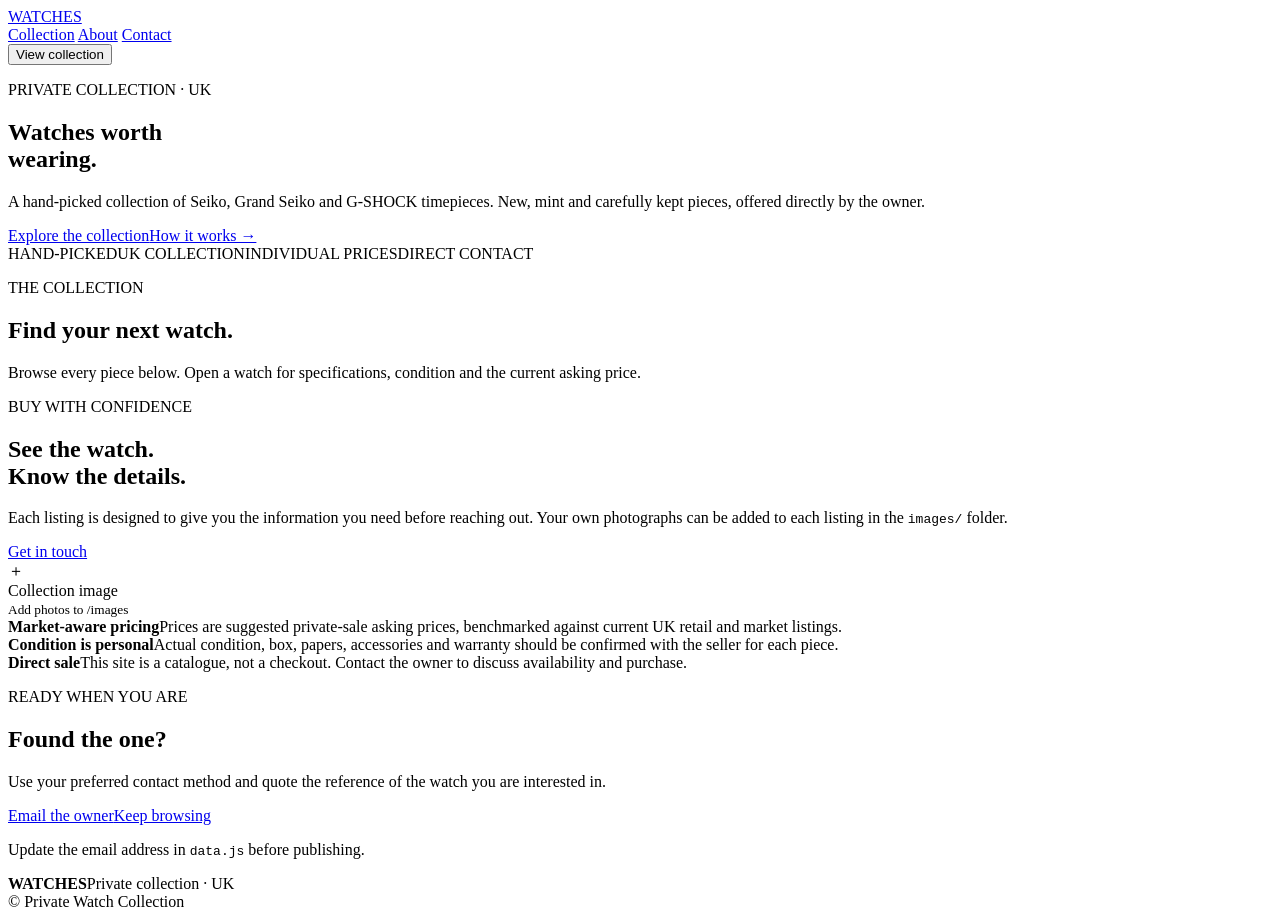
==== index.html @ 5f8821fa "Create Apple-inspired watch catalogue homepage" ====
<!doctype html>
<html lang="en-GB">
<head>
  <meta charset="utf-8" />
  <meta name="viewport" content="width=device-width, initial-scale=1" />
  <meta name="theme-color" content="#000" />
  <meta name="description" content="A private collection of Seiko and G-SHOCK watches available for sale in the UK." />
  <title>Private Watch Collection</title>
  <link rel="preconnect" href="https://fonts.googleapis.com">
  <link rel="preconnect" href="https://fonts.gstatic.com" crossorigin>
  <link href="https://fonts.googleapis.com/css2?family=Inter:wght@400;500;600;700&display=swap" rel="stylesheet">
  <link rel="stylesheet" href="styles.css" />
</head>
<body>
  <header class="nav">
    <a class="brand" href="#top">WATCHES</a>
    <nav>
      <a href="#collection">Collection</a>
      <a href="#about">About</a>
      <a href="#contact">Contact</a>
    </nav>
    <button class="nav-cta" onclick="document.querySelector('#collection').scrollIntoView({behavior:'smooth'})">View collection</button>
  </header>

  <main id="top">
    <section class="hero">
      <div class="hero-inner">
        <p class="eyebrow">PRIVATE COLLECTION · UK</p>
        <h1>Watches worth<br><span>wearing.</span></h1>
        <p class="hero-copy">A hand-picked collection of Seiko, Grand Seiko and G-SHOCK timepieces. New, mint and carefully kept pieces, offered directly by the owner.</p>
        <div class="hero-actions"><a class="button dark" href="#collection">Explore the collection</a><a class="text-link" href="#about">How it works →</a></div>
      </div>
      <div class="hero-orbit"></div>
    </section>

    <section class="ticker"><span>HAND-PICKED</span><i></i><span>UK COLLECTION</span><i></i><span>INDIVIDUAL PRICES</span><i></i><span>DIRECT CONTACT</span></section>

    <section id="collection" class="collection section">
      <div class="section-head"><div><p class="eyebrow">THE COLLECTION</p><h2>Find your next watch.</h2></div><p class="section-note">Browse every piece below. Open a watch for specifications, condition and the current asking price.</p></div>
      <div id="watchGrid" class="watch-grid"></div>
    </section>

    <section id="about" class="feature-dark">
      <div class="feature-copy"><p class="eyebrow">BUY WITH CONFIDENCE</p><h2>See the watch.<br>Know the details.</h2><p>Each listing is designed to give you the information you need before reaching out. Your own photographs can be added to each listing in the <code>images/</code> folder.</p><a class="button light" href="#contact">Get in touch</a></div>
      <div class="feature-card"><div class="placeholder large"><div class="camera">＋</div><span>Collection image<br><small>Add photos to /images</small></span></div></div>
    </section>

    <section class="notes section"><div class="note"><strong>Market-aware pricing</strong><span>Prices are suggested private-sale asking prices, benchmarked against current UK retail and market listings.</span></div><div class="note"><strong>Condition is personal</strong><span>Actual condition, box, papers, accessories and warranty should be confirmed with the seller for each piece.</span></div><div class="note"><strong>Direct sale</strong><span>This site is a catalogue, not a checkout. Contact the owner to discuss availability and purchase.</span></div></section>

    <section id="contact" class="contact section"><p class="eyebrow">READY WHEN YOU ARE</p><h2>Found the one?</h2><p>Use your preferred contact method and quote the reference of the watch you are interested in.</p><div class="contact-row"><a id="emailLink" class="button dark" href="mailto:?subject=Watch enquiry">Email the owner</a><a class="button outline" href="#collection">Keep browsing</a></div><p class="contact-hint">Update the email address in <code>data.js</code> before publishing.</p></section>
  </main>

  <footer><div><strong>WATCHES</strong><span>Private collection · UK</span></div><span>© <span id="year"></span> Private Watch Collection</span></footer>
  <script src="data.js"></script><script src="app.js"></script>
</body>
</html>
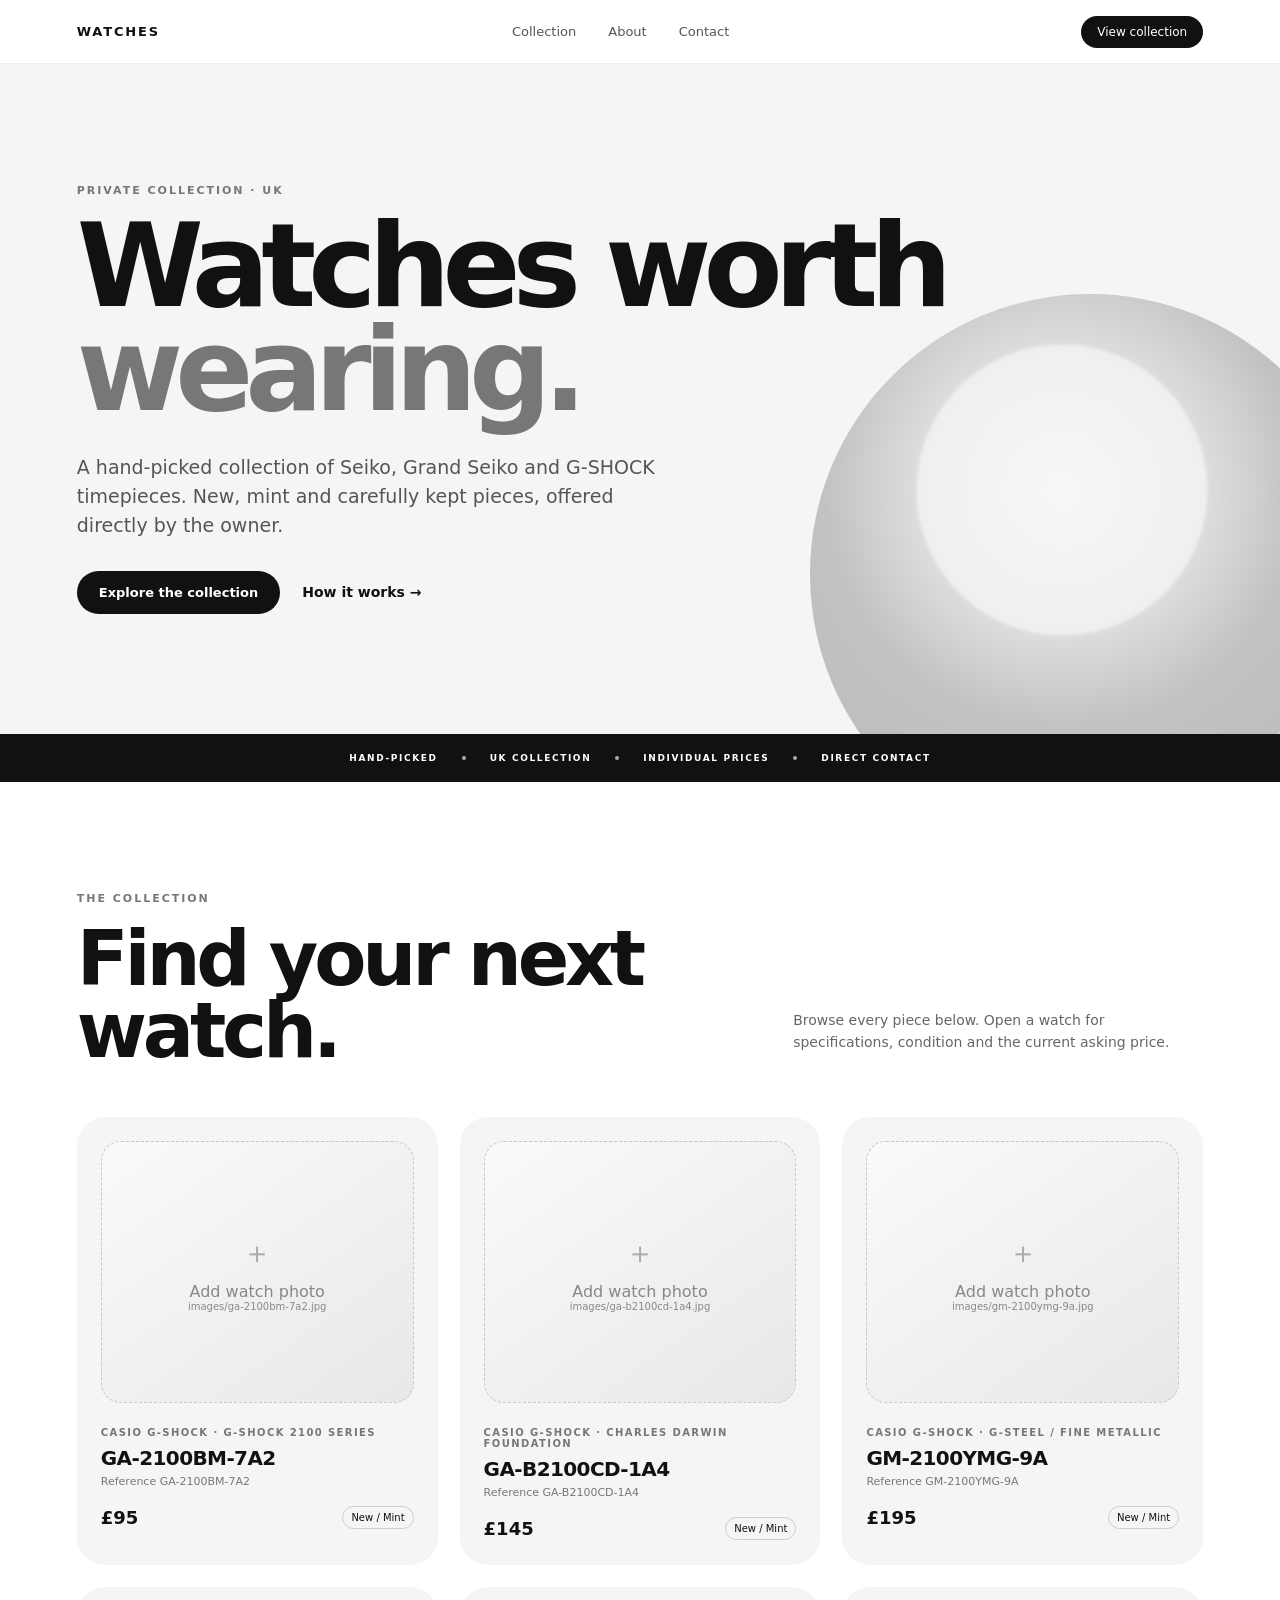
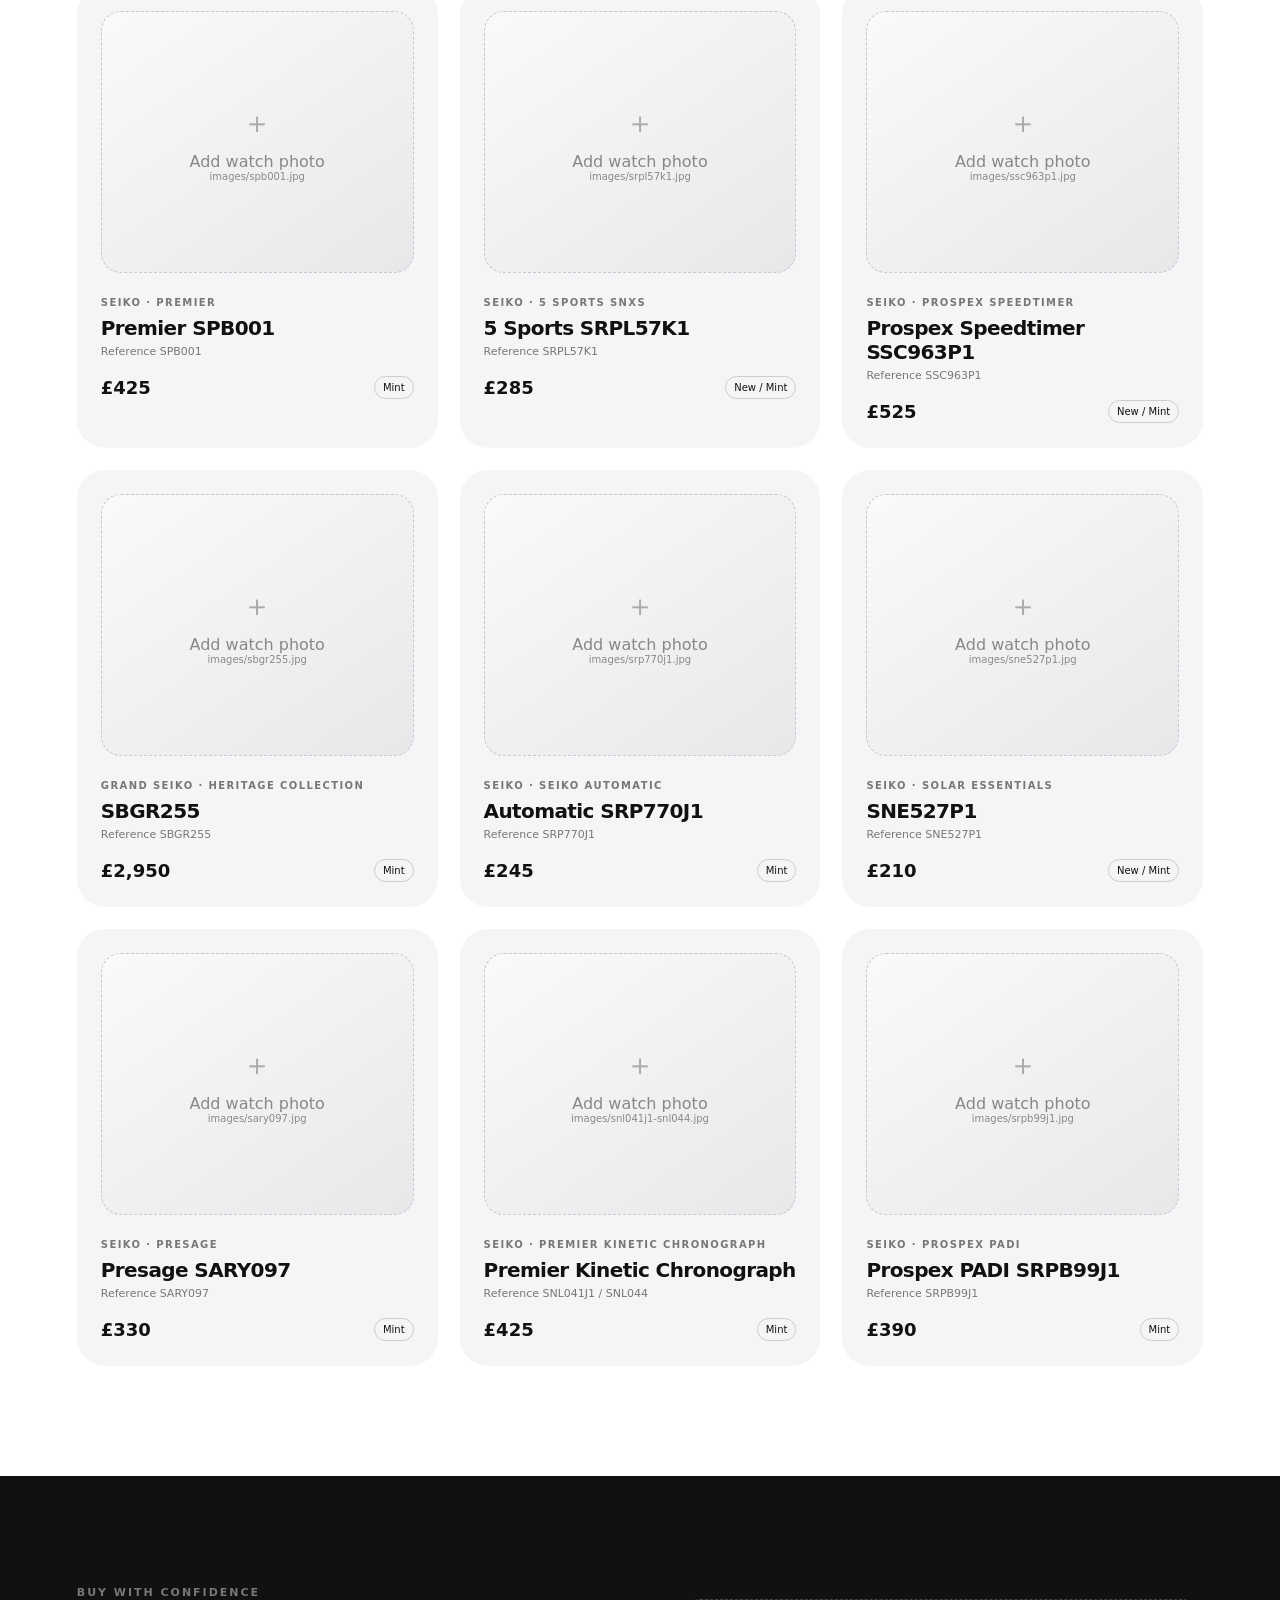
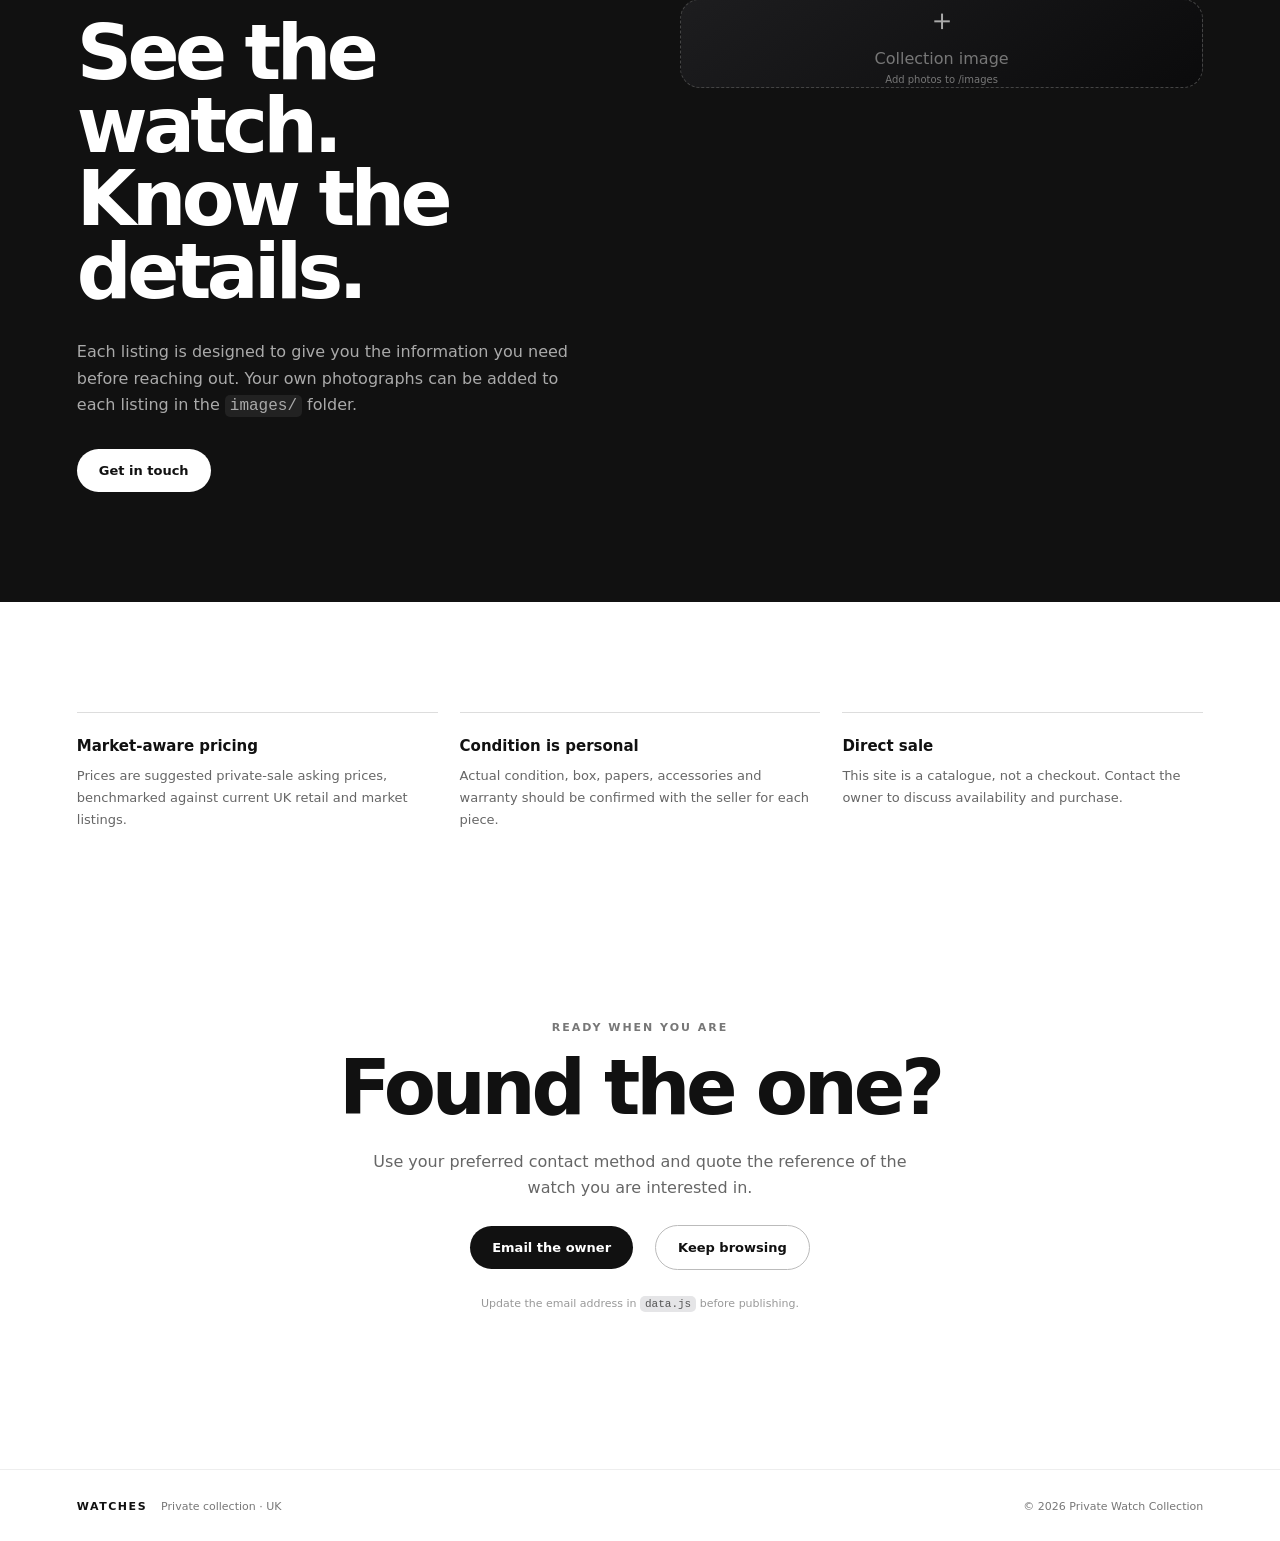
==== commit befc7b1a: "Link modal stylesheet for watch detail views" ====
--- a/index.html
+++ b/index.html
@@ -10,46 +10,22 @@
   <link rel="preconnect" href="https://fonts.gstatic.com" crossorigin>
   <link href="https://fonts.googleapis.com/css2?family=Inter:wght@400;500;600;700&display=swap" rel="stylesheet">
   <link rel="stylesheet" href="styles.css" />
+  <link rel="stylesheet" href="modal.css" />
 </head>
 <body>
   <header class="nav">
     <a class="brand" href="#top">WATCHES</a>
-    <nav>
-      <a href="#collection">Collection</a>
-      <a href="#about">About</a>
-      <a href="#contact">Contact</a>
-    </nav>
+    <nav><a href="#collection">Collection</a><a href="#about">About</a><a href="#contact">Contact</a></nav>
     <button class="nav-cta" onclick="document.querySelector('#collection').scrollIntoView({behavior:'smooth'})">View collection</button>
   </header>
-
   <main id="top">
-    <section class="hero">
-      <div class="hero-inner">
-        <p class="eyebrow">PRIVATE COLLECTION · UK</p>
-        <h1>Watches worth<br><span>wearing.</span></h1>
-        <p class="hero-copy">A hand-picked collection of Seiko, Grand Seiko and G-SHOCK timepieces. New, mint and carefully kept pieces, offered directly by the owner.</p>
-        <div class="hero-actions"><a class="button dark" href="#collection">Explore the collection</a><a class="text-link" href="#about">How it works →</a></div>
-      </div>
-      <div class="hero-orbit"></div>
-    </section>
-
+    <section class="hero"><div class="hero-inner"><p class="eyebrow">PRIVATE COLLECTION · UK</p><h1>Watches worth<br><span>wearing.</span></h1><p class="hero-copy">A hand-picked collection of Seiko, Grand Seiko and G-SHOCK timepieces. New, mint and carefully kept pieces, offered directly by the owner.</p><div class="hero-actions"><a class="button dark" href="#collection">Explore the collection</a><a class="text-link" href="#about">How it works →</a></div></div><div class="hero-orbit"></div></section>
     <section class="ticker"><span>HAND-PICKED</span><i></i><span>UK COLLECTION</span><i></i><span>INDIVIDUAL PRICES</span><i></i><span>DIRECT CONTACT</span></section>
-
-    <section id="collection" class="collection section">
-      <div class="section-head"><div><p class="eyebrow">THE COLLECTION</p><h2>Find your next watch.</h2></div><p class="section-note">Browse every piece below. Open a watch for specifications, condition and the current asking price.</p></div>
-      <div id="watchGrid" class="watch-grid"></div>
-    </section>
-
-    <section id="about" class="feature-dark">
-      <div class="feature-copy"><p class="eyebrow">BUY WITH CONFIDENCE</p><h2>See the watch.<br>Know the details.</h2><p>Each listing is designed to give you the information you need before reaching out. Your own photographs can be added to each listing in the <code>images/</code> folder.</p><a class="button light" href="#contact">Get in touch</a></div>
-      <div class="feature-card"><div class="placeholder large"><div class="camera">＋</div><span>Collection image<br><small>Add photos to /images</small></span></div></div>
-    </section>
-
+    <section id="collection" class="collection section"><div class="section-head"><div><p class="eyebrow">THE COLLECTION</p><h2>Find your next watch.</h2></div><p class="section-note">Browse every piece below. Open a watch for specifications, condition and the current asking price.</p></div><div id="watchGrid" class="watch-grid"></div></section>
+    <section id="about" class="feature-dark"><div class="feature-copy"><p class="eyebrow">BUY WITH CONFIDENCE</p><h2>See the watch.<br>Know the details.</h2><p>Each listing is designed to give you the information you need before reaching out. Your own photographs can be added to each listing in the <code>images/</code> folder.</p><a class="button light" href="#contact">Get in touch</a></div><div class="feature-card"><div class="placeholder large"><div class="camera">＋</div><span>Collection image<br><small>Add photos to /images</small></span></div></div></section>
     <section class="notes section"><div class="note"><strong>Market-aware pricing</strong><span>Prices are suggested private-sale asking prices, benchmarked against current UK retail and market listings.</span></div><div class="note"><strong>Condition is personal</strong><span>Actual condition, box, papers, accessories and warranty should be confirmed with the seller for each piece.</span></div><div class="note"><strong>Direct sale</strong><span>This site is a catalogue, not a checkout. Contact the owner to discuss availability and purchase.</span></div></section>
-
     <section id="contact" class="contact section"><p class="eyebrow">READY WHEN YOU ARE</p><h2>Found the one?</h2><p>Use your preferred contact method and quote the reference of the watch you are interested in.</p><div class="contact-row"><a id="emailLink" class="button dark" href="mailto:?subject=Watch enquiry">Email the owner</a><a class="button outline" href="#collection">Keep browsing</a></div><p class="contact-hint">Update the email address in <code>data.js</code> before publishing.</p></section>
   </main>
-
   <footer><div><strong>WATCHES</strong><span>Private collection · UK</span></div><span>© <span id="year"></span> Private Watch Collection</span></footer>
   <script src="data.js"></script><script src="app.js"></script>
 </body>
--- a/styles.css
+++ b/styles.css
@@ -0,0 +1 @@
+*{box-sizing:border-box}html{scroll-behavior:smooth}body{margin:0;font-family:Inter,system-ui,sans-serif;color:#111;background:#fff}a{color:inherit;text-decoration:none}button{font:inherit}.nav{height:64px;display:flex;align-items:center;justify-content:space-between;padding:0 6vw;border-bottom:1px solid #eee;position:sticky;top:0;background:rgba(255,255,255,.9);backdrop-filter:blur(18px);z-index:20}.brand{font-weight:800;letter-spacing:.14em;font-size:13px}.nav nav{display:flex;gap:32px;font-size:13px;color:#555}.nav nav a:hover{color:#000}.nav-cta{border:0;border-radius:999px;background:#111;color:#fff;padding:9px 16px;font-size:12px}.hero{min-height:670px;background:#f5f5f7;display:flex;align-items:center;overflow:hidden;position:relative}.hero-inner{position:relative;z-index:2;width:min(1160px,88%);margin:auto}.eyebrow{font-size:11px;letter-spacing:.18em;font-weight:700;color:#777;margin:0 0 18px}.hero h1{font-size:clamp(56px,9vw,124px);line-height:.9;letter-spacing:-.07em;margin:0;max-width:900px}.hero h1 span{color:#777}.hero-copy{max-width:590px;font-size:19px;line-height:1.55;color:#555;margin:30px 0}.hero-actions,.contact-row{display:flex;align-items:center;gap:22px;flex-wrap:wrap}.button{display:inline-flex;align-items:center;justify-content:center;padding:14px 22px;border-radius:999px;font-weight:600;font-size:13px}.button.dark{background:#111;color:#fff}.button.light{background:#fff;color:#111}.button.outline{border:1px solid #bbb}.text-link{font-weight:600;font-size:14px}.hero-orbit{position:absolute;width:560px;height:560px;right:-90px;bottom:-120px;border-radius:50%;background:radial-gradient(circle at 45% 35%,#fff 0,#ddd 30%,#888 31%,#111 50%,#000 68%,transparent 69%);filter:blur(.2px);opacity:.22}.ticker{height:48px;background:#111;color:#fff;display:flex;align-items:center;justify-content:center;gap:24px;font-size:9px;letter-spacing:.18em;font-weight:700}.ticker i{width:4px;height:4px;border-radius:50%;background:#aaa}.section{width:min(1160px,88%);margin:auto;padding:110px 0}.section-head{display:flex;justify-content:space-between;align-items:end;gap:40px;margin-bottom:50px}.section h2,.contact h2{font-size:clamp(42px,6vw,76px);letter-spacing:-.055em;line-height:.95;margin:0}.section-note{max-width:410px;color:#666;font-size:14px;line-height:1.6}.watch-grid{display:grid;grid-template-columns:repeat(3,1fr);gap:22px}.watch-card{background:#f5f5f7;border-radius:28px;overflow:hidden;cursor:pointer;transition:transform .25s,box-shadow .25s}.watch-card:hover{transform:translateY(-5px);box-shadow:0 18px 45px rgba(0,0,0,.1)}.card-media{height:310px;padding:24px;display:flex;align-items:center;justify-content:center;position:relative}.placeholder{width:100%;height:100%;border-radius:20px;border:1px dashed #c8c8cc;background:linear-gradient(145deg,#fafafa,#e8e8eb);display:flex;align-items:center;justify-content:center;flex-direction:column;color:#888;text-align:center}.placeholder .camera{font-size:30px;color:#aaa;margin-bottom:8px}.placeholder small{font-size:10px}.card-body{padding:0 24px 25px}.brand-line{font-size:10px;text-transform:uppercase;letter-spacing:.14em;color:#777;font-weight:700}.card-title{font-size:20px;font-weight:700;letter-spacing:-.03em;margin:8px 0 5px}.card-ref{font-size:11px;color:#777;margin-bottom:18px}.price-line{display:flex;justify-content:space-between;align-items:center}.price{font-size:18px;font-weight:700}.condition{font-size:10px;border:1px solid #ccc;padding:5px 8px;border-radius:999px}.feature-dark{background:#111;color:#fff;padding:110px 6vw;display:grid;grid-template-columns:1fr 1fr;gap:80px;align-items:center}.feature-copy{max-width:550px}.feature-copy h2{font-size:clamp(48px,6vw,78px);line-height:.95;letter-spacing:-.06em;margin:0 0 30px}.feature-copy p:not(.eyebrow){color:#aaa;line-height:1.65;font-size:16px;margin-bottom:30px}.feature-card{min-height:480px}.feature-card .placeholder{border-color:#444;background:linear-gradient(145deg,#1d1d1f,#0b0b0c);color:#777}.notes{display:grid;grid-template-columns:repeat(3,1fr);gap:22px}.note{border-top:1px solid #ddd;padding-top:24px}.note strong{display:block;font-size:15px;margin-bottom:10px}.note span{color:#666;font-size:13px;line-height:1.6}.contact{text-align:center;padding-top:80px;padding-bottom:130px}.contact>p:not(.eyebrow){max-width:550px;margin:25px auto;color:#666;line-height:1.6}.contact-row{justify-content:center}.contact-hint{font-size:11px!important;color:#999!important}.contact code,.feature-copy code{background:#e5e5e7;color:#555;border-radius:5px;padding:2px 5px}.feature-copy code{background:#222;color:#aaa}footer{padding:30px 6vw;border-top:1px solid #eee;display:flex;justify-content:space-between;color:#777;font-size:11px}footer div{display:flex;gap:14px}footer strong{color:#111;letter-spacing:.14em}@media(max-width:900px){.watch-grid{grid-template-columns:repeat(2,1fr)}.feature-dark{grid-template-columns:1fr;gap:40px}.section-head{display:block}.section-note{margin-top:20px}.notes{grid-template-columns:1fr}}@media(max-width:620px){.nav{padding:0 20px}.nav nav{display:none}.hero{min-height:620px}.hero-inner{width:calc(100% - 40px)}.hero-copy{font-size:16px}.watch-grid{grid-template-columns:1fr}.card-media{height:320px}.section{width:calc(100% - 40px);padding:75px 0}.feature-dark{padding:75px 20px}.notes{width:calc(100% - 40px)}footer{padding:25px 20px;display:block}footer span{display:block;margin-top:8px}}
--- a/modal.css
+++ b/modal.css
@@ -0,0 +1 @@
+.modal{position:fixed;inset:0;z-index:100;display:grid;place-items:center;padding:24px}.modal-backdrop{position:absolute;inset:0;background:rgba(0,0,0,.58);backdrop-filter:blur(12px)}.modal-panel{position:relative;z-index:2;width:min(1060px,96vw);max-height:92vh;overflow:auto;background:#fff;border-radius:30px;display:grid;grid-template-columns:.92fr 1.08fr;box-shadow:0 30px 90px rgba(0,0,0,.3)}.modal-close{position:absolute;right:18px;top:15px;width:38px;height:38px;border:0;border-radius:50%;background:rgba(255,255,255,.9);font-size:26px;line-height:1;z-index:4;cursor:pointer}.modal-image{background:#f5f5f7;padding:28px;min-height:600px;display:flex}.modal-image .placeholder{border-color:#ccc}.modal-content{padding:60px 52px 44px}.modal-content h2{font-size:clamp(44px,5vw,70px);line-height:.92;letter-spacing:-.06em;margin:0 0 22px}.modal-description{color:#666;line-height:1.65;font-size:15px}.price-box{display:flex;justify-content:space-between;align-items:end;gap:20px;padding:22px 0;border-top:1px solid #eee;border-bottom:1px solid #eee;margin:28px 0}.price-box .label{display:block;color:#888;font-size:9px;letter-spacing:.15em;font-weight:700;margin-bottom:7px}.price-box strong{font-size:30px;letter-spacing:-.04em}.market{text-align:right;font-size:10px;color:#888;line-height:1.5}.market b{color:#111;font-size:12px}.spec-grid{display:grid;grid-template-columns:1fr 1fr;gap:0 20px}.spec-grid div{padding:13px 0;border-bottom:1px solid #eee}.spec-grid span{display:block;color:#888;font-size:10px;margin-bottom:4px}.spec-grid b{font-size:12px}.modal-actions{display:flex;gap:12px;flex-wrap:wrap;margin-top:28px}.fine{font-size:9px;line-height:1.6;color:#999;margin-top:25px}@media(max-width:800px){.modal-panel{grid-template-columns:1fr;max-height:95vh}.modal-image{min-height:370px}.modal-content{padding:38px 28px 32px}.modal-content h2{font-size:46px}.price-box{align-items:start;flex-direction:column}.market{text-align:left}.spec-grid{grid-template-columns:1fr}}
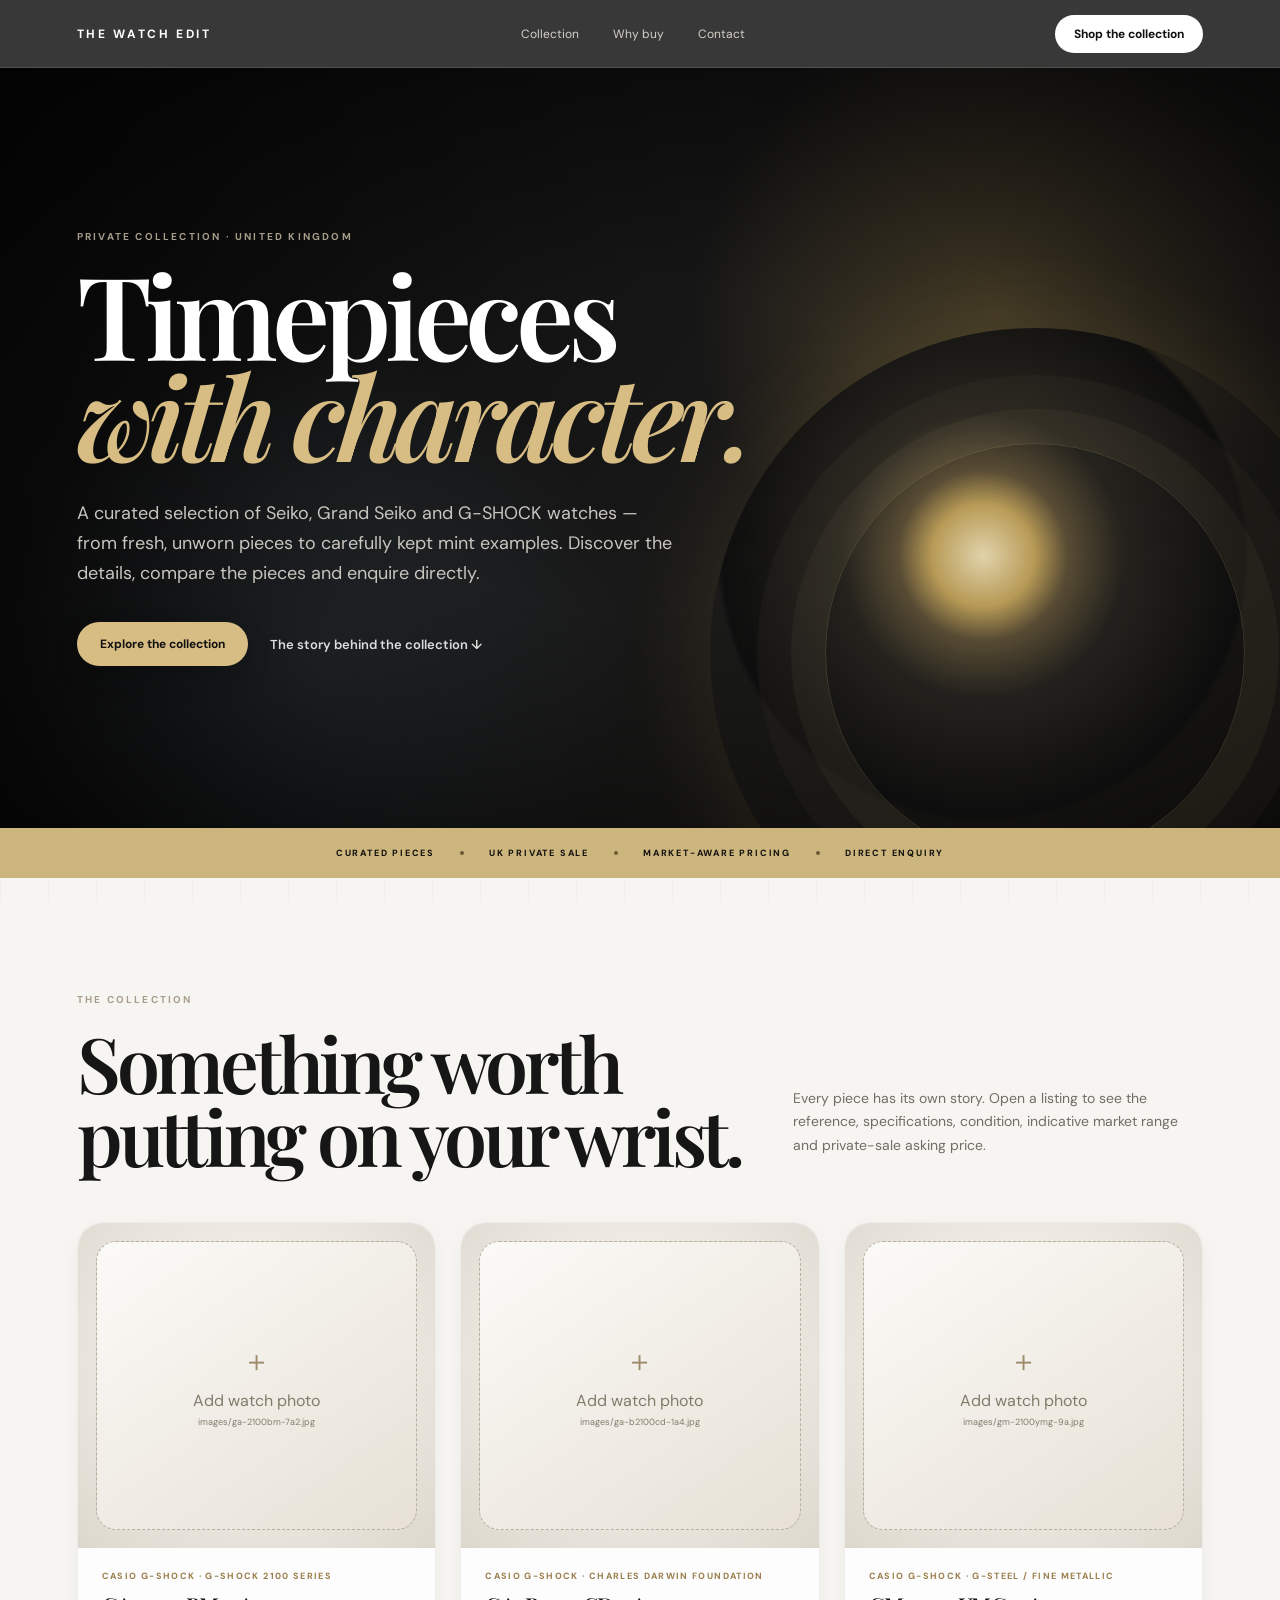
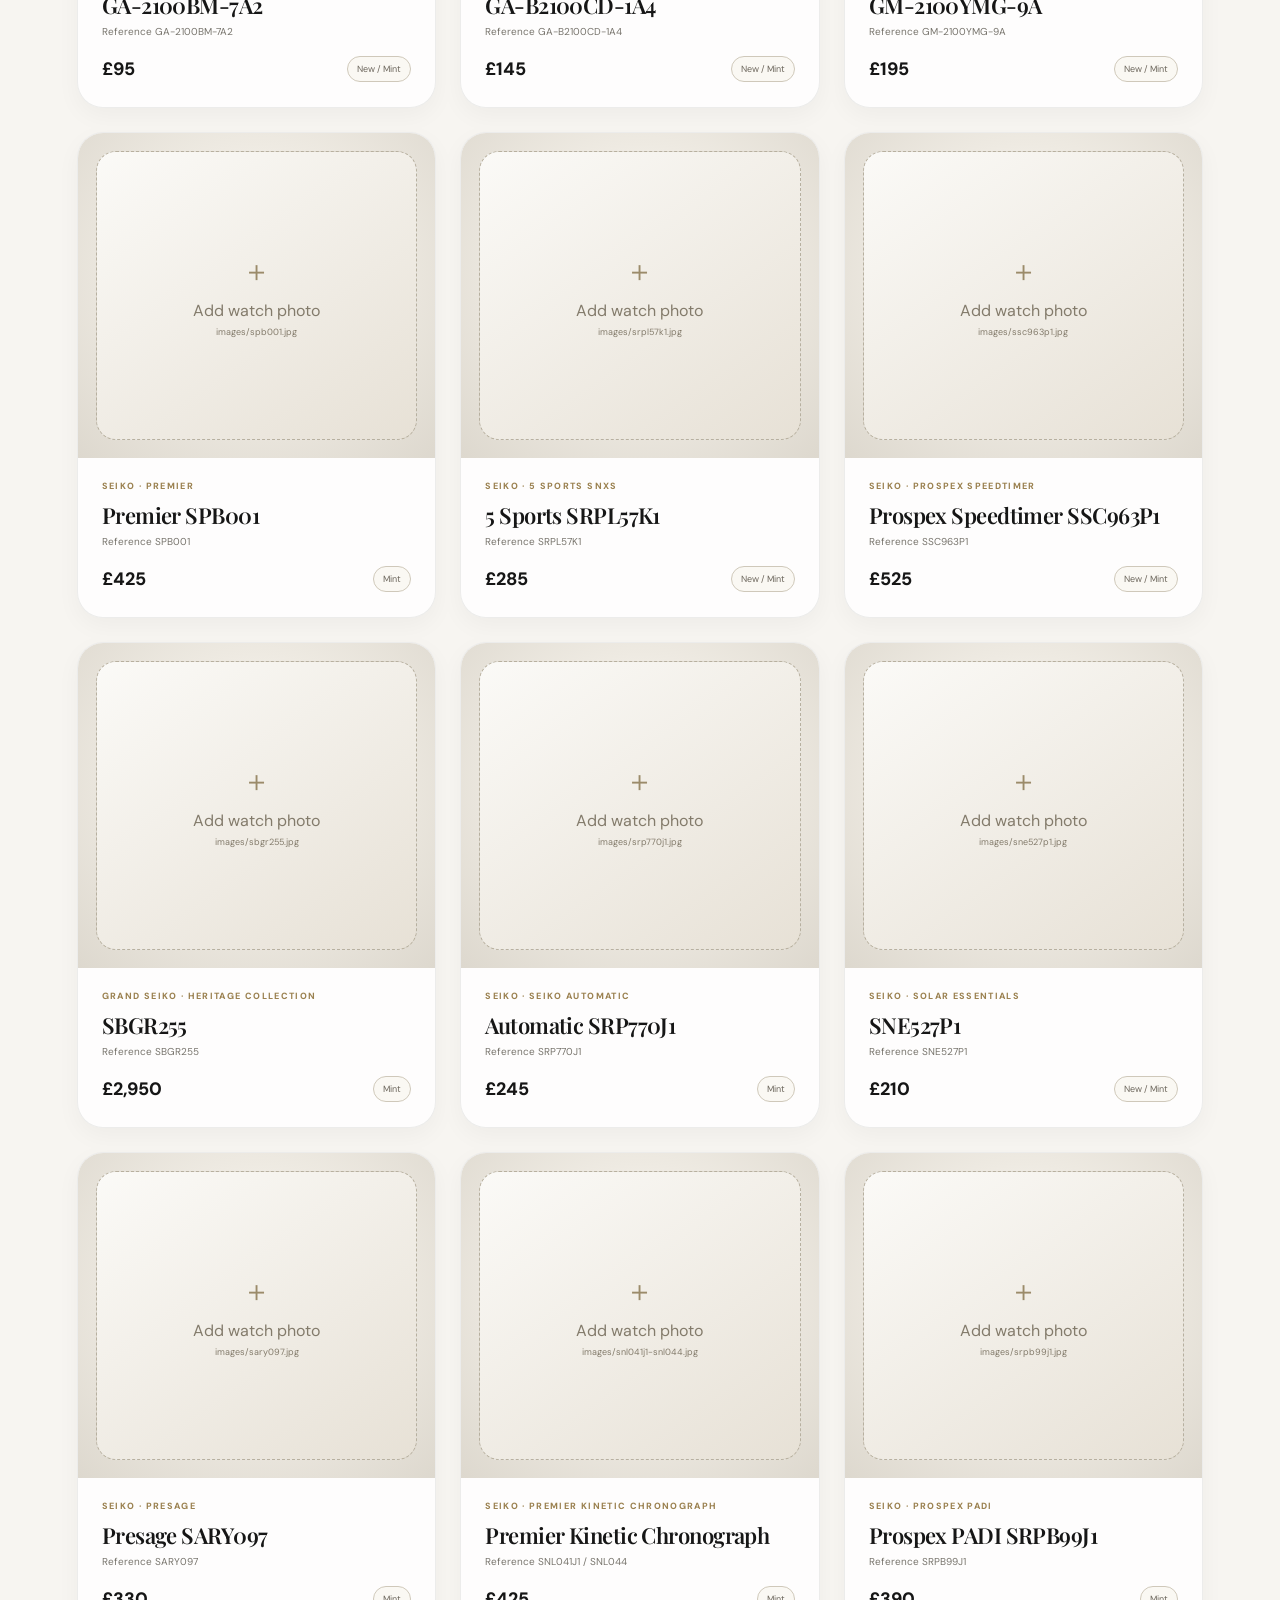
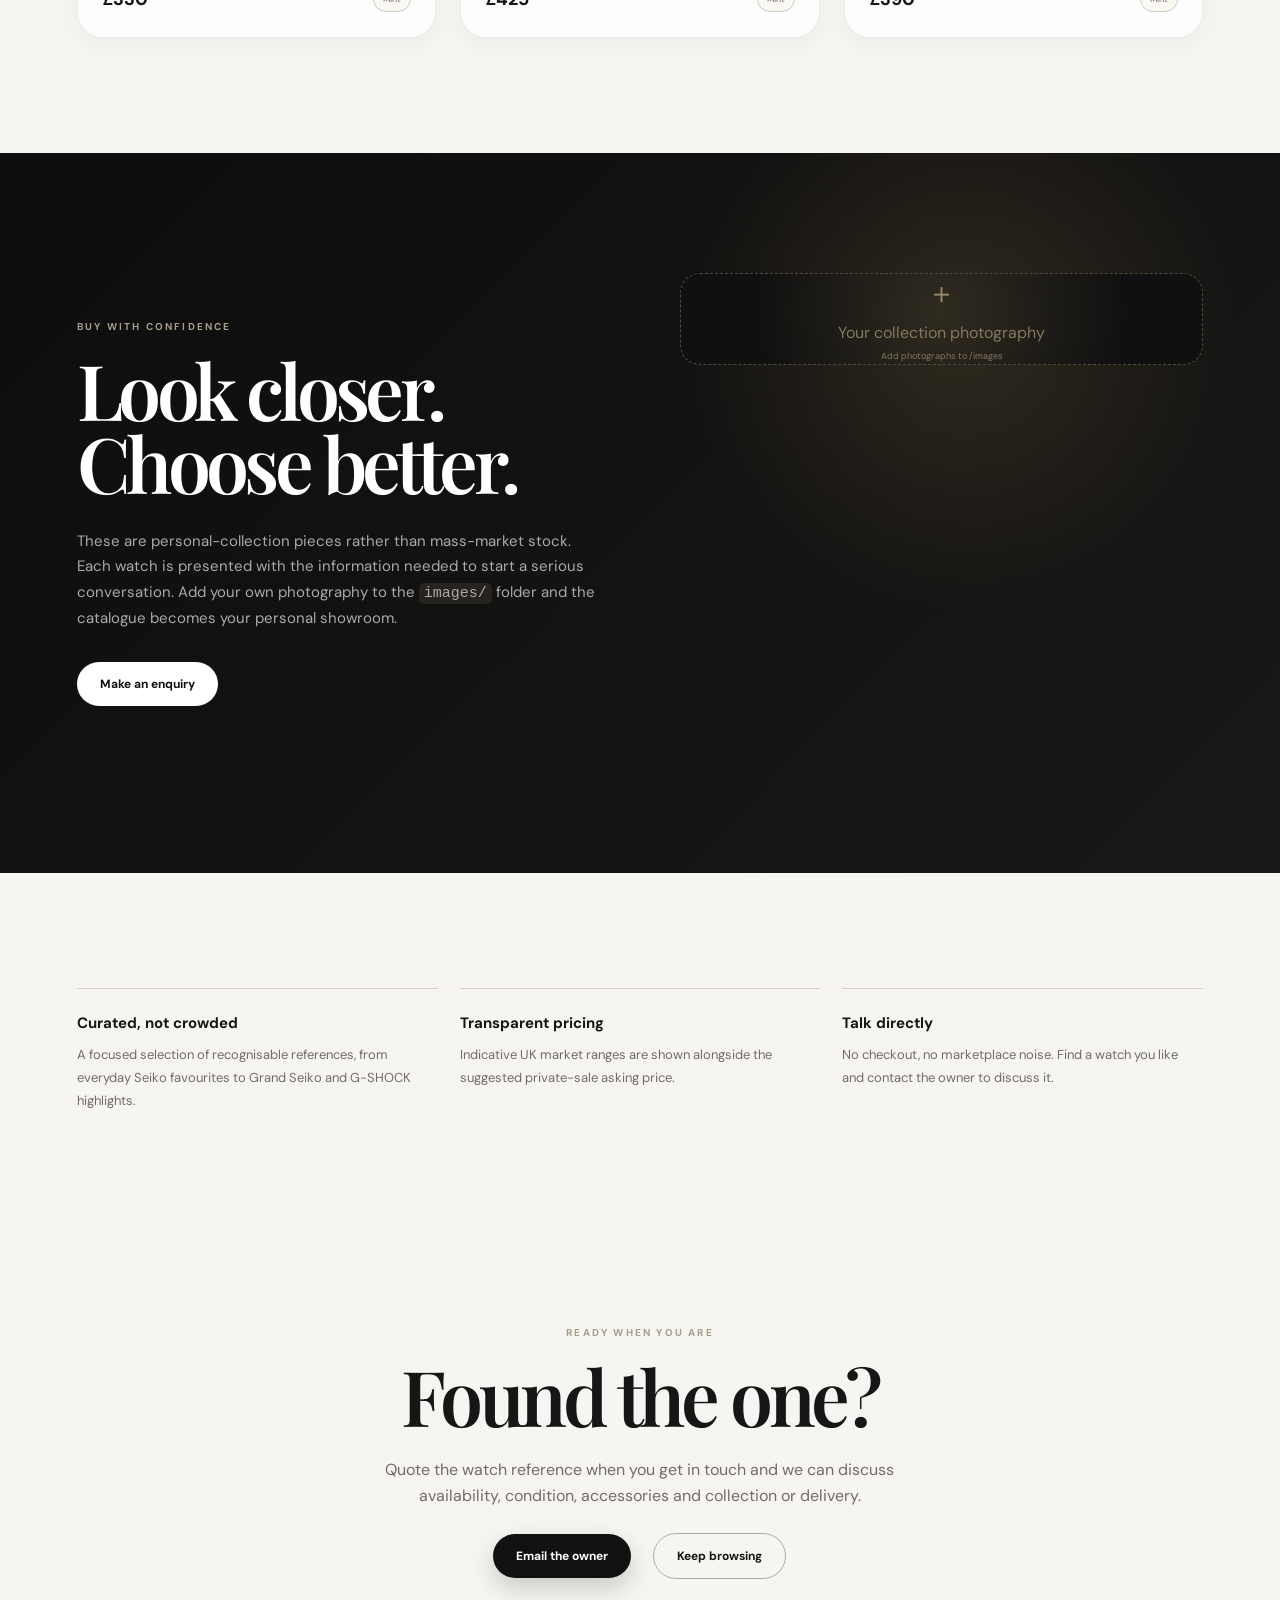
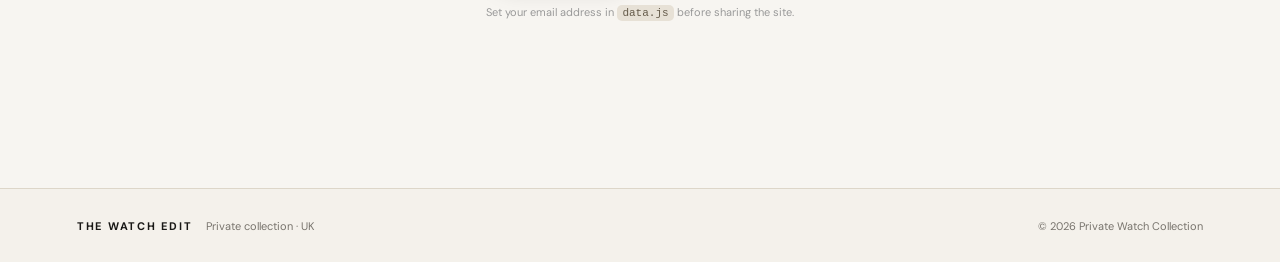
==== commit 297c868b: "Refresh homepage copy for premium watch catalogue experience" ====
--- a/index.html
+++ b/index.html
@@ -1,32 +1 @@
-<!doctype html>
-<html lang="en-GB">
-<head>
-  <meta charset="utf-8" />
-  <meta name="viewport" content="width=device-width, initial-scale=1" />
-  <meta name="theme-color" content="#000" />
-  <meta name="description" content="A private collection of Seiko and G-SHOCK watches available for sale in the UK." />
-  <title>Private Watch Collection</title>
-  <link rel="preconnect" href="https://fonts.googleapis.com">
-  <link rel="preconnect" href="https://fonts.gstatic.com" crossorigin>
-  <link href="https://fonts.googleapis.com/css2?family=Inter:wght@400;500;600;700&display=swap" rel="stylesheet">
-  <link rel="stylesheet" href="styles.css" />
-  <link rel="stylesheet" href="modal.css" />
-</head>
-<body>
-  <header class="nav">
-    <a class="brand" href="#top">WATCHES</a>
-    <nav><a href="#collection">Collection</a><a href="#about">About</a><a href="#contact">Contact</a></nav>
-    <button class="nav-cta" onclick="document.querySelector('#collection').scrollIntoView({behavior:'smooth'})">View collection</button>
-  </header>
-  <main id="top">
-    <section class="hero"><div class="hero-inner"><p class="eyebrow">PRIVATE COLLECTION · UK</p><h1>Watches worth<br><span>wearing.</span></h1><p class="hero-copy">A hand-picked collection of Seiko, Grand Seiko and G-SHOCK timepieces. New, mint and carefully kept pieces, offered directly by the owner.</p><div class="hero-actions"><a class="button dark" href="#collection">Explore the collection</a><a class="text-link" href="#about">How it works →</a></div></div><div class="hero-orbit"></div></section>
-    <section class="ticker"><span>HAND-PICKED</span><i></i><span>UK COLLECTION</span><i></i><span>INDIVIDUAL PRICES</span><i></i><span>DIRECT CONTACT</span></section>
-    <section id="collection" class="collection section"><div class="section-head"><div><p class="eyebrow">THE COLLECTION</p><h2>Find your next watch.</h2></div><p class="section-note">Browse every piece below. Open a watch for specifications, condition and the current asking price.</p></div><div id="watchGrid" class="watch-grid"></div></section>
-    <section id="about" class="feature-dark"><div class="feature-copy"><p class="eyebrow">BUY WITH CONFIDENCE</p><h2>See the watch.<br>Know the details.</h2><p>Each listing is designed to give you the information you need before reaching out. Your own photographs can be added to each listing in the <code>images/</code> folder.</p><a class="button light" href="#contact">Get in touch</a></div><div class="feature-card"><div class="placeholder large"><div class="camera">＋</div><span>Collection image<br><small>Add photos to /images</small></span></div></div></section>
-    <section class="notes section"><div class="note"><strong>Market-aware pricing</strong><span>Prices are suggested private-sale asking prices, benchmarked against current UK retail and market listings.</span></div><div class="note"><strong>Condition is personal</strong><span>Actual condition, box, papers, accessories and warranty should be confirmed with the seller for each piece.</span></div><div class="note"><strong>Direct sale</strong><span>This site is a catalogue, not a checkout. Contact the owner to discuss availability and purchase.</span></div></section>
-    <section id="contact" class="contact section"><p class="eyebrow">READY WHEN YOU ARE</p><h2>Found the one?</h2><p>Use your preferred contact method and quote the reference of the watch you are interested in.</p><div class="contact-row"><a id="emailLink" class="button dark" href="mailto:?subject=Watch enquiry">Email the owner</a><a class="button outline" href="#collection">Keep browsing</a></div><p class="contact-hint">Update the email address in <code>data.js</code> before publishing.</p></section>
-  </main>
-  <footer><div><strong>WATCHES</strong><span>Private collection · UK</span></div><span>© <span id="year"></span> Private Watch Collection</span></footer>
-  <script src="data.js"></script><script src="app.js"></script>
-</body>
-</html>+<!doctype html><html lang="en-GB"><head><meta charset="utf-8"/><meta name="viewport" content="width=device-width,initial-scale=1"/><meta name="theme-color" content="#0b0b0b"/><meta name="description" content="A private collection of Seiko, Grand Seiko and G-SHOCK timepieces available in the UK."/><title>The Watch Edit · Private Collection</title><link rel="stylesheet" href="styles.css"/><link rel="stylesheet" href="modal.css"/></head><body><header class="nav"><a class="brand" href="#top">THE WATCH EDIT</a><nav><a href="#collection">Collection</a><a href="#about">Why buy</a><a href="#contact">Contact</a></nav><button class="nav-cta" onclick="document.querySelector('#collection').scrollIntoView({behavior:'smooth'})">Shop the collection</button></header><main id="top"><section class="hero"><div class="hero-inner"><p class="eyebrow">PRIVATE COLLECTION · UNITED KINGDOM</p><h1>Timepieces<br><span>with character.</span></h1><p class="hero-copy">A curated selection of Seiko, Grand Seiko and G-SHOCK watches — from fresh, unworn pieces to carefully kept mint examples. Discover the details, compare the pieces and enquire directly.</p><div class="hero-actions"><a class="button dark" href="#collection">Explore the collection</a><a class="text-link" href="#about">The story behind the collection ↓</a></div></div><div class="hero-orbit" aria-hidden="true"></div></section><section class="ticker"><span>CURATED PIECES</span><i></i><span>UK PRIVATE SALE</span><i></i><span>MARKET-AWARE PRICING</span><i></i><span>DIRECT ENQUIRY</span></section><section id="collection" class="collection section"><div class="section-head"><div><p class="eyebrow">THE COLLECTION</p><h2>Something worth<br>putting on your wrist.</h2></div><p class="section-note">Every piece has its own story. Open a listing to see the reference, specifications, condition, indicative market range and private-sale asking price.</p></div><div id="watchGrid" class="watch-grid"></div></section><section id="about" class="feature-dark"><div class="feature-copy"><p class="eyebrow">BUY WITH CONFIDENCE</p><h2>Look closer.<br>Choose better.</h2><p>These are personal-collection pieces rather than mass-market stock. Each watch is presented with the information needed to start a serious conversation. Add your own photography to the <code>images/</code> folder and the catalogue becomes your personal showroom.</p><a class="button light" href="#contact">Make an enquiry</a></div><div class="feature-card"><div class="placeholder large"><div class="camera">＋</div><span>Your collection photography<br><small>Add photographs to /images</small></span></div></div></section><section class="notes section"><div class="note"><strong>Curated, not crowded</strong><span>A focused selection of recognisable references, from everyday Seiko favourites to Grand Seiko and G-SHOCK highlights.</span></div><div class="note"><strong>Transparent pricing</strong><span>Indicative UK market ranges are shown alongside the suggested private-sale asking price.</span></div><div class="note"><strong>Talk directly</strong><span>No checkout, no marketplace noise. Find a watch you like and contact the owner to discuss it.</span></div></section><section id="contact" class="contact section"><p class="eyebrow">READY WHEN YOU ARE</p><h2>Found the one?</h2><p>Quote the watch reference when you get in touch and we can discuss availability, condition, accessories and collection or delivery.</p><div class="contact-row"><a id="emailLink" class="button dark" href="mailto:?subject=Watch enquiry">Email the owner</a><a class="button outline" href="#collection">Keep browsing</a></div><p class="contact-hint">Set your email address in <code>data.js</code> before sharing the site.</p></section></main><footer><div><strong>THE WATCH EDIT</strong><span>Private collection · UK</span></div><span>© <span id="year"></span> Private Watch Collection</span></footer><script src="data.js"></script><script src="app.js"></script></body></html>
--- a/styles.css
+++ b/styles.css
@@ -1 +1,2 @@
-*{box-sizing:border-box}html{scroll-behavior:smooth}body{margin:0;font-family:Inter,system-ui,sans-serif;color:#111;background:#fff}a{color:inherit;text-decoration:none}button{font:inherit}.nav{height:64px;display:flex;align-items:center;justify-content:space-between;padding:0 6vw;border-bottom:1px solid #eee;position:sticky;top:0;background:rgba(255,255,255,.9);backdrop-filter:blur(18px);z-index:20}.brand{font-weight:800;letter-spacing:.14em;font-size:13px}.nav nav{display:flex;gap:32px;font-size:13px;color:#555}.nav nav a:hover{color:#000}.nav-cta{border:0;border-radius:999px;background:#111;color:#fff;padding:9px 16px;font-size:12px}.hero{min-height:670px;background:#f5f5f7;display:flex;align-items:center;overflow:hidden;position:relative}.hero-inner{position:relative;z-index:2;width:min(1160px,88%);margin:auto}.eyebrow{font-size:11px;letter-spacing:.18em;font-weight:700;color:#777;margin:0 0 18px}.hero h1{font-size:clamp(56px,9vw,124px);line-height:.9;letter-spacing:-.07em;margin:0;max-width:900px}.hero h1 span{color:#777}.hero-copy{max-width:590px;font-size:19px;line-height:1.55;color:#555;margin:30px 0}.hero-actions,.contact-row{display:flex;align-items:center;gap:22px;flex-wrap:wrap}.button{display:inline-flex;align-items:center;justify-content:center;padding:14px 22px;border-radius:999px;font-weight:600;font-size:13px}.button.dark{background:#111;color:#fff}.button.light{background:#fff;color:#111}.button.outline{border:1px solid #bbb}.text-link{font-weight:600;font-size:14px}.hero-orbit{position:absolute;width:560px;height:560px;right:-90px;bottom:-120px;border-radius:50%;background:radial-gradient(circle at 45% 35%,#fff 0,#ddd 30%,#888 31%,#111 50%,#000 68%,transparent 69%);filter:blur(.2px);opacity:.22}.ticker{height:48px;background:#111;color:#fff;display:flex;align-items:center;justify-content:center;gap:24px;font-size:9px;letter-spacing:.18em;font-weight:700}.ticker i{width:4px;height:4px;border-radius:50%;background:#aaa}.section{width:min(1160px,88%);margin:auto;padding:110px 0}.section-head{display:flex;justify-content:space-between;align-items:end;gap:40px;margin-bottom:50px}.section h2,.contact h2{font-size:clamp(42px,6vw,76px);letter-spacing:-.055em;line-height:.95;margin:0}.section-note{max-width:410px;color:#666;font-size:14px;line-height:1.6}.watch-grid{display:grid;grid-template-columns:repeat(3,1fr);gap:22px}.watch-card{background:#f5f5f7;border-radius:28px;overflow:hidden;cursor:pointer;transition:transform .25s,box-shadow .25s}.watch-card:hover{transform:translateY(-5px);box-shadow:0 18px 45px rgba(0,0,0,.1)}.card-media{height:310px;padding:24px;display:flex;align-items:center;justify-content:center;position:relative}.placeholder{width:100%;height:100%;border-radius:20px;border:1px dashed #c8c8cc;background:linear-gradient(145deg,#fafafa,#e8e8eb);display:flex;align-items:center;justify-content:center;flex-direction:column;color:#888;text-align:center}.placeholder .camera{font-size:30px;color:#aaa;margin-bottom:8px}.placeholder small{font-size:10px}.card-body{padding:0 24px 25px}.brand-line{font-size:10px;text-transform:uppercase;letter-spacing:.14em;color:#777;font-weight:700}.card-title{font-size:20px;font-weight:700;letter-spacing:-.03em;margin:8px 0 5px}.card-ref{font-size:11px;color:#777;margin-bottom:18px}.price-line{display:flex;justify-content:space-between;align-items:center}.price{font-size:18px;font-weight:700}.condition{font-size:10px;border:1px solid #ccc;padding:5px 8px;border-radius:999px}.feature-dark{background:#111;color:#fff;padding:110px 6vw;display:grid;grid-template-columns:1fr 1fr;gap:80px;align-items:center}.feature-copy{max-width:550px}.feature-copy h2{font-size:clamp(48px,6vw,78px);line-height:.95;letter-spacing:-.06em;margin:0 0 30px}.feature-copy p:not(.eyebrow){color:#aaa;line-height:1.65;font-size:16px;margin-bottom:30px}.feature-card{min-height:480px}.feature-card .placeholder{border-color:#444;background:linear-gradient(145deg,#1d1d1f,#0b0b0c);color:#777}.notes{display:grid;grid-template-columns:repeat(3,1fr);gap:22px}.note{border-top:1px solid #ddd;padding-top:24px}.note strong{display:block;font-size:15px;margin-bottom:10px}.note span{color:#666;font-size:13px;line-height:1.6}.contact{text-align:center;padding-top:80px;padding-bottom:130px}.contact>p:not(.eyebrow){max-width:550px;margin:25px auto;color:#666;line-height:1.6}.contact-row{justify-content:center}.contact-hint{font-size:11px!important;color:#999!important}.contact code,.feature-copy code{background:#e5e5e7;color:#555;border-radius:5px;padding:2px 5px}.feature-copy code{background:#222;color:#aaa}footer{padding:30px 6vw;border-top:1px solid #eee;display:flex;justify-content:space-between;color:#777;font-size:11px}footer div{display:flex;gap:14px}footer strong{color:#111;letter-spacing:.14em}@media(max-width:900px){.watch-grid{grid-template-columns:repeat(2,1fr)}.feature-dark{grid-template-columns:1fr;gap:40px}.section-head{display:block}.section-note{margin-top:20px}.notes{grid-template-columns:1fr}}@media(max-width:620px){.nav{padding:0 20px}.nav nav{display:none}.hero{min-height:620px}.hero-inner{width:calc(100% - 40px)}.hero-copy{font-size:16px}.watch-grid{grid-template-columns:1fr}.card-media{height:320px}.section{width:calc(100% - 40px);padding:75px 0}.feature-dark{padding:75px 20px}.notes{width:calc(100% - 40px)}footer{padding:25px 20px;display:block}footer span{display:block;margin-top:8px}}+@import url('https://fonts.googleapis.com/css2?family=DM+Sans:wght@400;500;600;700&family=Playfair+Display:wght@500;600;700&display=swap');
+*{box-sizing:border-box}html{scroll-behavior:smooth}body{margin:0;font-family:'DM Sans',Inter,system-ui,sans-serif;color:#161616;background:#f7f5f1}body:before{content:"";position:fixed;inset:0;pointer-events:none;opacity:.045;background-image:linear-gradient(rgba(0,0,0,.55) 1px,transparent 1px),linear-gradient(90deg,rgba(0,0,0,.55) 1px,transparent 1px);background-size:48px 48px;z-index:-1}a{color:inherit;text-decoration:none}button{font:inherit}.nav{height:68px;display:flex;align-items:center;justify-content:space-between;padding:0 6vw;border-bottom:1px solid rgba(255,255,255,.12);position:sticky;top:0;background:rgba(15,15,15,.82);color:#fff;backdrop-filter:blur(22px);z-index:20}.brand{font-weight:700;letter-spacing:.22em;font-size:12px}.nav nav{display:flex;gap:34px;font-size:12px;color:#d4d0c8}.nav nav a:hover{color:#fff}.nav-cta{border:1px solid rgba(255,255,255,.25);border-radius:999px;background:#fff;color:#111;padding:10px 18px;font-size:12px;font-weight:700}.hero{min-height:760px;color:#fff;display:flex;align-items:center;overflow:hidden;position:relative;background:radial-gradient(circle at 78% 32%,rgba(202,166,87,.27),transparent 27%),radial-gradient(circle at 25% 78%,rgba(90,111,128,.22),transparent 28%),linear-gradient(125deg,#090909 0%,#161616 48%,#292722 100%)}.hero:before{content:"";position:absolute;inset:0;background:radial-gradient(ellipse at center,transparent 30%,rgba(0,0,0,.72) 100%)}.hero-inner{position:relative;z-index:2;width:min(1160px,88%);margin:auto;padding:90px 0}.eyebrow{font-size:10px;letter-spacing:.22em;font-weight:700;color:#a79d8b;margin:0 0 20px}.hero h1{font-family:'Playfair Display',serif;font-size:clamp(60px,9vw,126px);font-weight:600;line-height:.88;letter-spacing:-.055em;margin:0;max-width:950px}.hero h1 span{font-style:italic;color:#d7bd83}.hero-copy{max-width:600px;font-size:18px;line-height:1.65;color:#c8c5bf;margin:34px 0}.hero-actions,.contact-row{display:flex;align-items:center;gap:22px;flex-wrap:wrap}.button{display:inline-flex;align-items:center;justify-content:center;padding:14px 23px;border-radius:999px;font-weight:700;font-size:12px;transition:transform .2s,box-shadow .2s}.button:hover{transform:translateY(-2px)}.button.dark{background:#111;color:#fff;box-shadow:0 10px 25px rgba(0,0,0,.18)}.hero .button.dark{background:#d7bd83;color:#111}.button.light{background:#fff;color:#111}.button.outline{border:1px solid #aaa;background:transparent}.text-link{font-weight:600;font-size:13px;color:#ddd}.hero-orbit{position:absolute;width:650px;height:650px;right:-80px;bottom:-150px;border-radius:50%;background:radial-gradient(circle at 42% 35%,#f6e7bc 0,#c8a85d 9%,#5e5137 15%,#25231e 25%,#0d0d0d 46%,transparent 47%);box-shadow:0 0 100px rgba(209,174,94,.14);opacity:.9}.hero-orbit:after{content:"";position:absolute;inset:115px;border:1px solid rgba(215,189,131,.22);border-radius:50%;box-shadow:0 0 0 34px rgba(215,189,131,.05),0 0 0 68px rgba(215,189,131,.035)}.ticker{height:50px;background:#cdb67e;color:#15130f;display:flex;align-items:center;justify-content:center;gap:25px;font-size:9px;letter-spacing:.2em;font-weight:800}.ticker i{width:4px;height:4px;border-radius:50%;background:#6b5a35}.section{width:min(1160px,88%);margin:auto;padding:115px 0}.section-head{display:flex;justify-content:space-between;align-items:end;gap:40px;margin-bottom:50px}.section h2,.contact h2{font-family:'Playfair Display',serif;font-size:clamp(44px,6vw,78px);font-weight:600;letter-spacing:-.055em;line-height:.95;margin:0}.section-note{max-width:410px;color:#706d66;font-size:14px;line-height:1.7}.watch-grid{display:grid;grid-template-columns:repeat(3,1fr);gap:24px}.watch-card{background:rgba(255,255,255,.82);border:1px solid rgba(25,25,25,.08);border-radius:26px;overflow:hidden;cursor:pointer;transition:transform .35s,box-shadow .35s,border-color .35s;box-shadow:0 8px 25px rgba(30,25,15,.04)}.watch-card:hover{transform:translateY(-8px);box-shadow:0 25px 60px rgba(30,25,15,.13);border-color:rgba(190,158,87,.4)}.card-media{height:325px;padding:18px;display:flex;align-items:center;justify-content:center;position:relative;background:radial-gradient(circle at 50% 42%,#fff 0,#eeeae2 48%,#ddd8ce 100%)}.card-media:after{content:"";position:absolute;inset:18px;border-radius:20px;border:1px solid rgba(0,0,0,.06);pointer-events:none}.placeholder{width:100%;height:100%;border-radius:20px;border:1px dashed #c3bba9;background:linear-gradient(145deg,#fbfaf7,#e7e1d6);display:flex;align-items:center;justify-content:center;flex-direction:column;color:#837b6b;text-align:center}.placeholder .camera{font-size:29px;color:#9b8b6a;margin-bottom:8px}.placeholder small{font-size:9px;margin-top:5px}.card-body{padding:22px 24px 25px}.brand-line{font-size:9px;text-transform:uppercase;letter-spacing:.15em;color:#9b8150;font-weight:800}.card-title{font-family:'Playfair Display',serif;font-size:22px;font-weight:600;letter-spacing:-.025em;margin:8px 0 5px}.card-ref{font-size:10px;color:#77736c;margin-bottom:18px}.price-line{display:flex;justify-content:space-between;align-items:center}.price{font-size:18px;font-weight:800}.condition{font-size:9px;border:1px solid #cfc8ba;padding:6px 9px;border-radius:999px;color:#6c665c;background:#faf8f3}.feature-dark{background:radial-gradient(circle at 75% 25%,rgba(200,166,91,.15),transparent 25%),linear-gradient(135deg,#0d0d0d,#191817);color:#fff;padding:120px 6vw;display:grid;grid-template-columns:1fr 1fr;gap:80px;align-items:center}.feature-copy{max-width:550px}.feature-copy h2{font-family:'Playfair Display',serif;font-size:clamp(48px,6vw,78px);font-weight:600;line-height:.95;letter-spacing:-.06em;margin:0 0 30px}.feature-copy p:not(.eyebrow){color:#aaa;line-height:1.7;font-size:15px;margin-bottom:30px}.feature-card{min-height:480px}.feature-card .placeholder{border-color:#514a3b;background:radial-gradient(circle at 50% 40%,#302b20,#101010 70%);color:#83785f}.notes{display:grid;grid-template-columns:repeat(3,1fr);gap:22px}.note{border-top:1px solid #d5cec1;padding-top:24px}.note strong{display:block;font-size:15px;margin-bottom:10px}.note span{color:#706d66;font-size:13px;line-height:1.6}.contact{text-align:center;padding-top:100px;padding-bottom:140px}.contact>p:not(.eyebrow){max-width:550px;margin:25px auto;color:#706d66;line-height:1.6}.contact-row{justify-content:center}.contact-hint{font-size:11px!important;color:#999!important}.contact code,.feature-copy code{background:#e7e1d6;color:#655b4a;border-radius:5px;padding:2px 5px}.feature-copy code{background:#27241f;color:#aaa}footer{padding:30px 6vw;border-top:1px solid #ddd6c9;background:#f4f1eb;display:flex;justify-content:space-between;color:#77736c;font-size:11px}footer div{display:flex;gap:14px}footer strong{color:#191816;letter-spacing:.16em}@media(max-width:900px){.watch-grid{grid-template-columns:repeat(2,1fr)}.feature-dark{grid-template-columns:1fr;gap:40px}.section-head{display:block}.section-note{margin-top:20px}.notes{grid-template-columns:1fr}}@media(max-width:620px){.nav{padding:0 20px}.nav nav{display:none}.hero{min-height:680px}.hero-inner{width:calc(100% - 40px);padding:70px 0}.hero-copy{font-size:16px}.hero-orbit{width:420px;height:420px;right:-150px;bottom:-40px;opacity:.5}.watch-grid{grid-template-columns:1fr}.card-media{height:320px}.section{width:calc(100% - 40px);padding:75px 0}.feature-dark{padding:75px 20px}.notes{width:calc(100% - 40px)}footer{padding:25px 20px;display:block}footer span{display:block;margin-top:8px}}
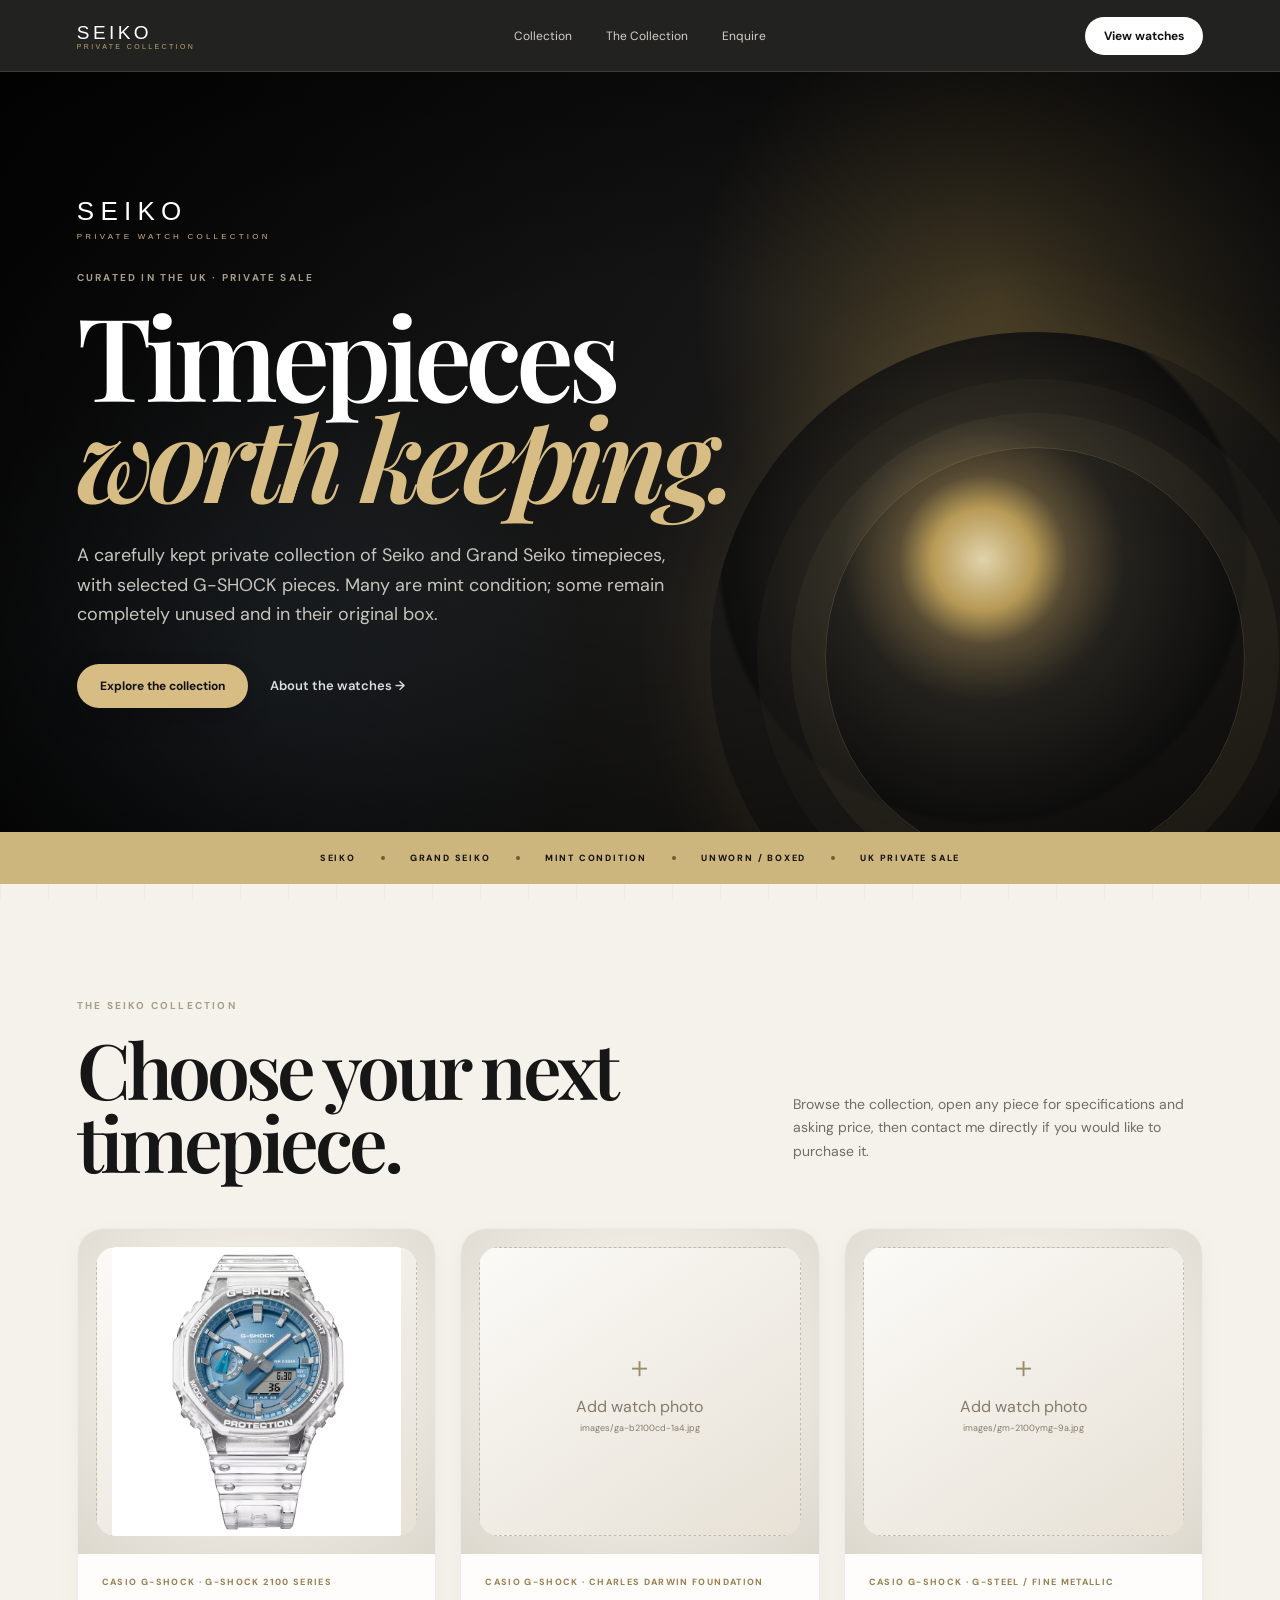
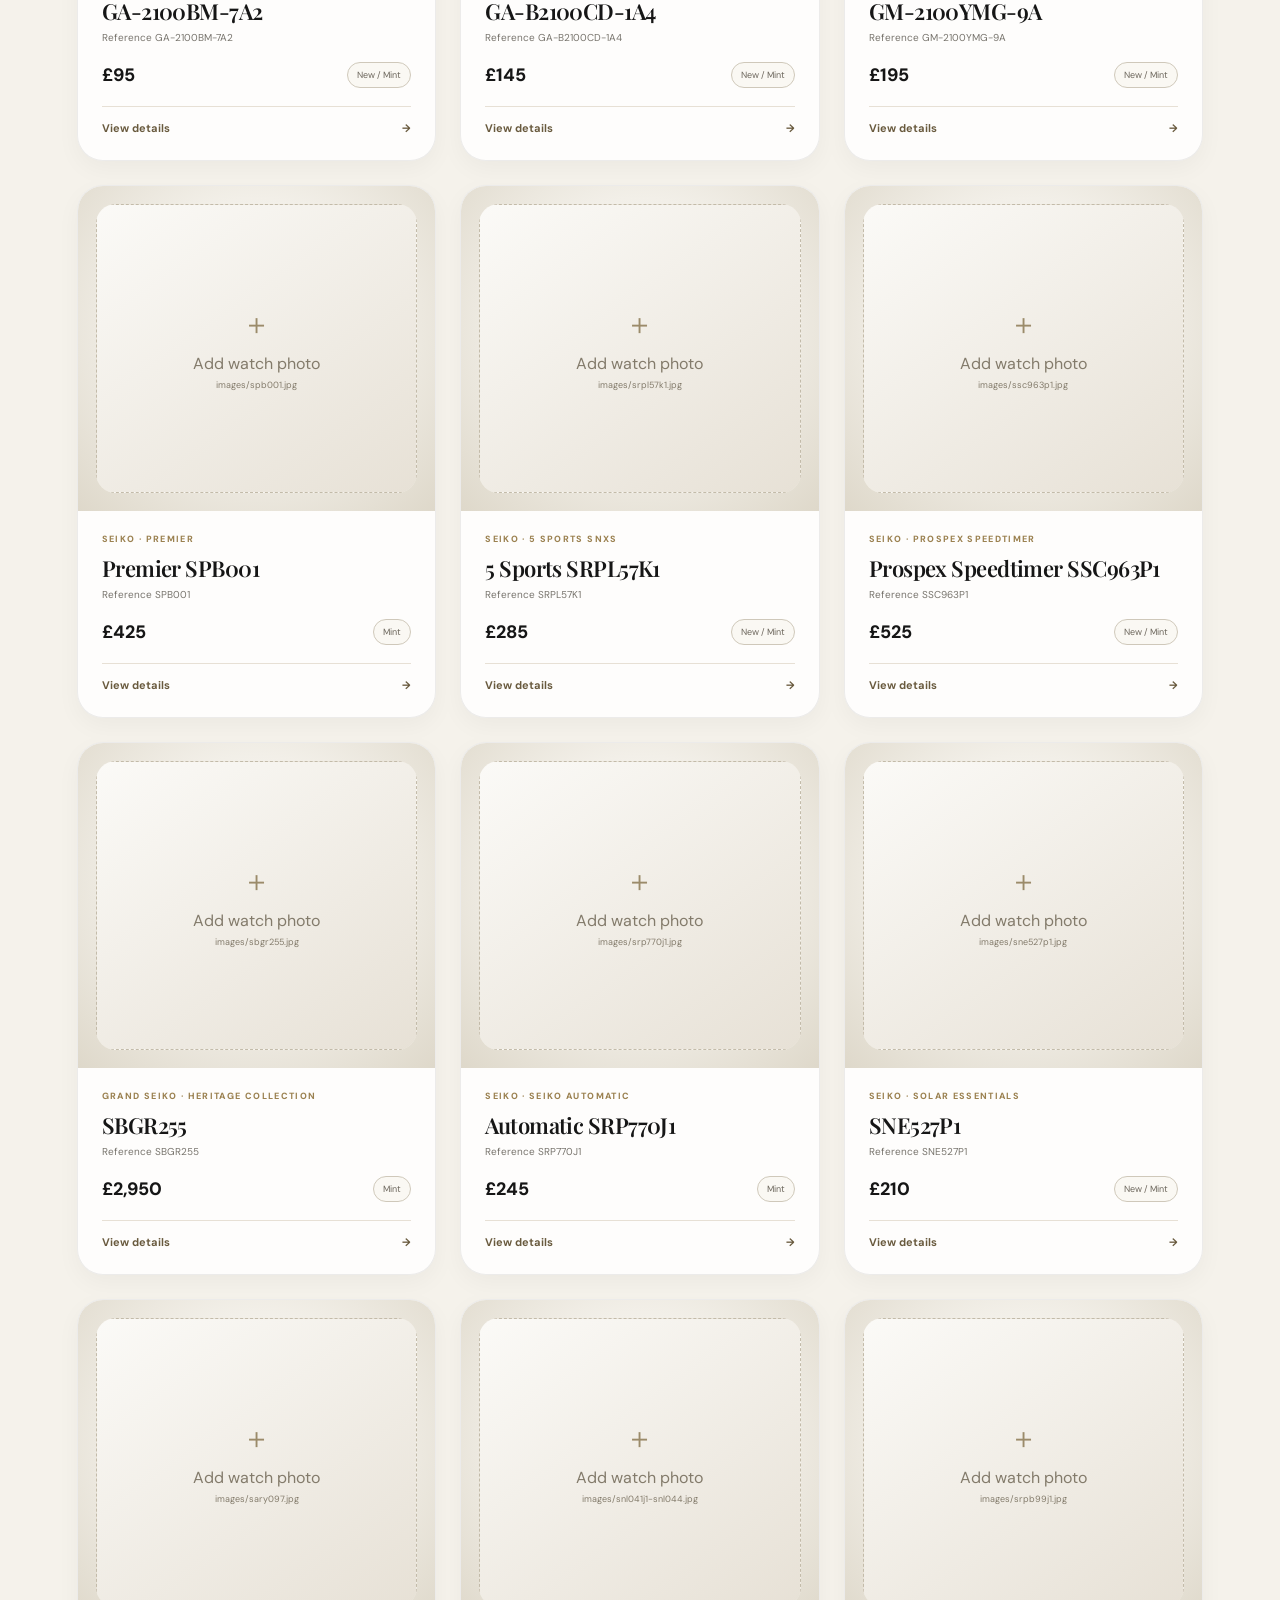
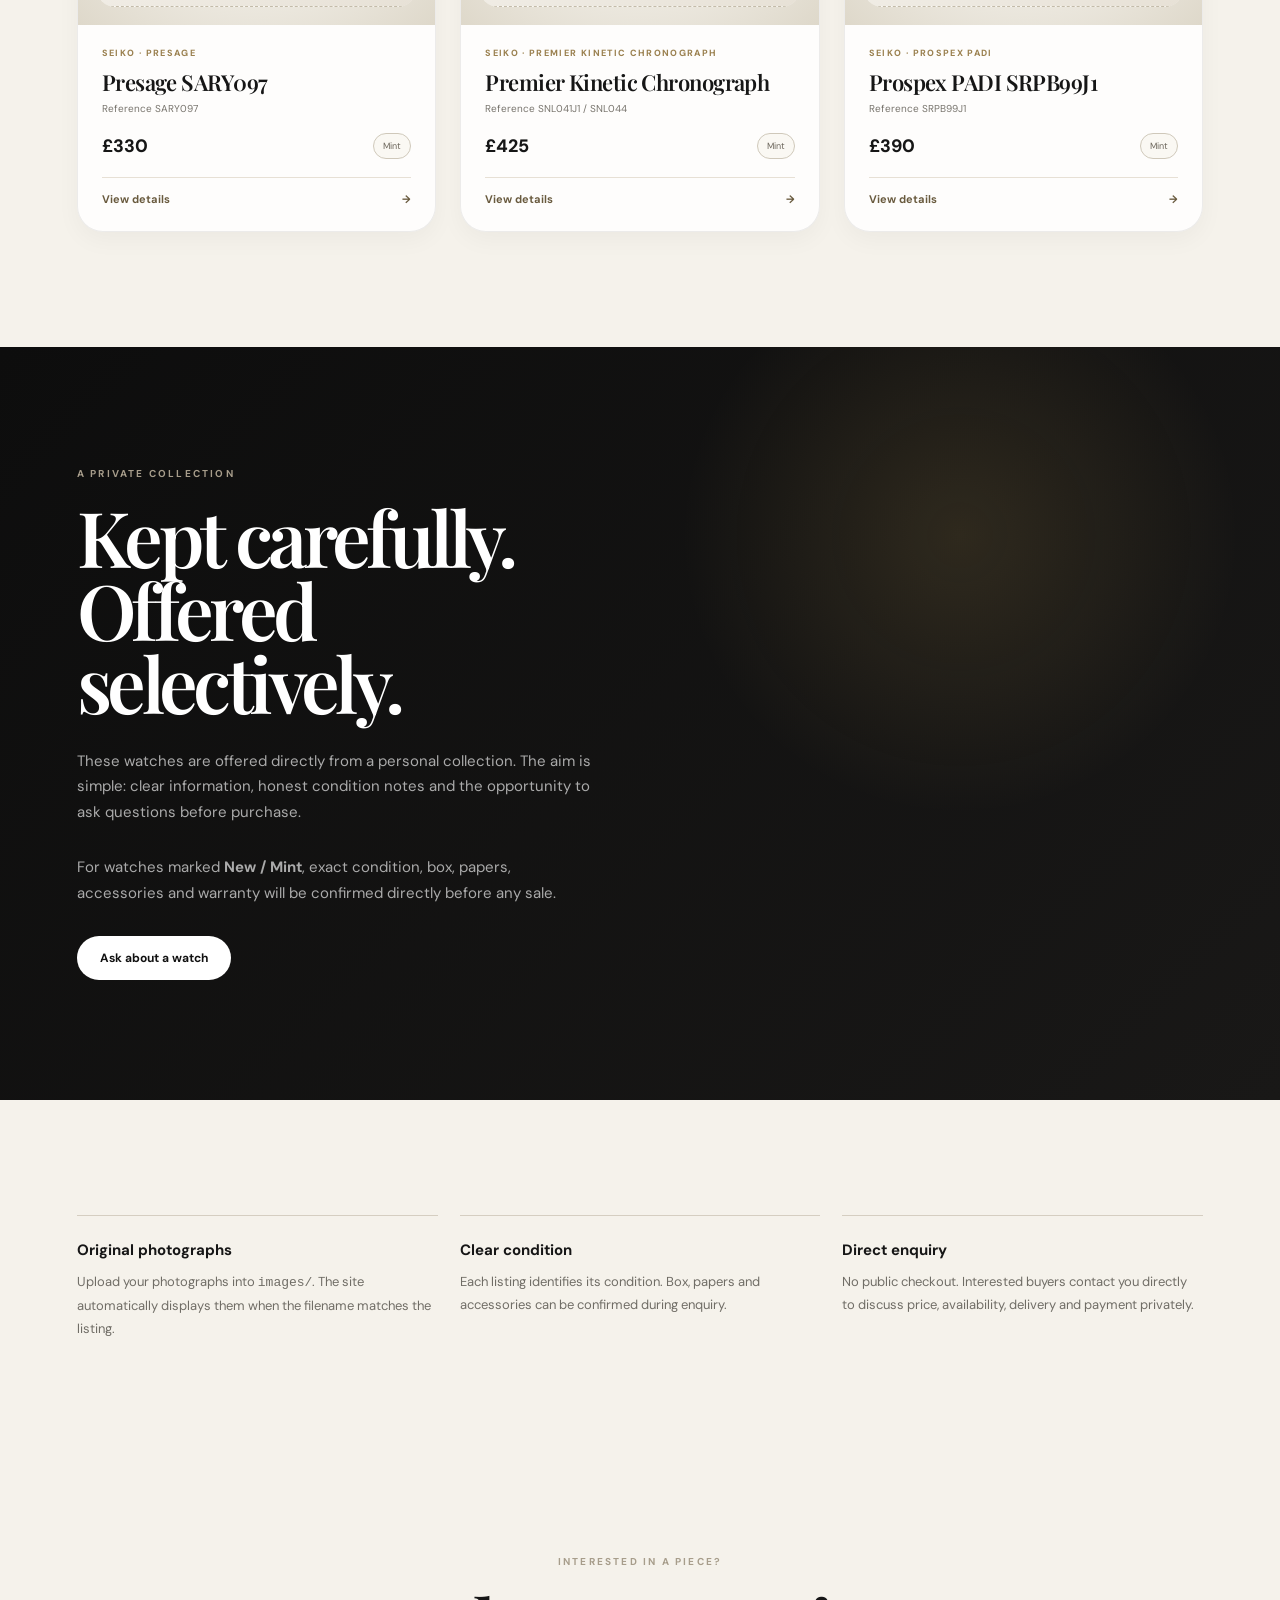
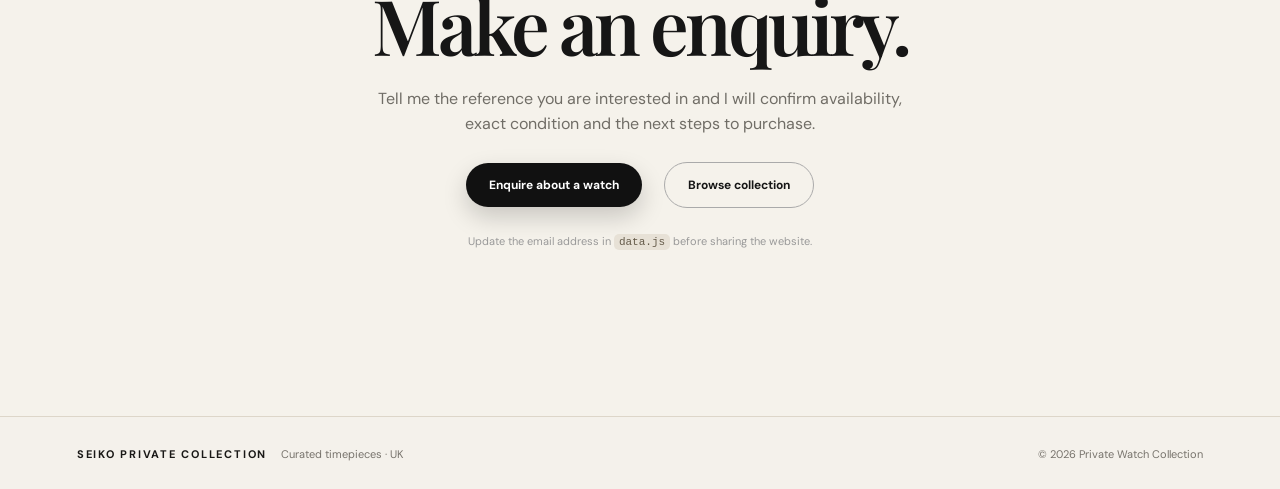
==== commit 98cbdfc8: "Make the public catalogue Seiko-branded and premium" ====
--- a/index.html
+++ b/index.html
@@ -1 +1,20 @@
-<!doctype html><html lang="en-GB"><head><meta charset="utf-8"/><meta name="viewport" content="width=device-width,initial-scale=1"/><meta name="theme-color" content="#0b0b0b"/><meta name="description" content="A private collection of Seiko, Grand Seiko and G-SHOCK timepieces available in the UK."/><title>The Watch Edit · Private Collection</title><link rel="stylesheet" href="styles.css"/><link rel="stylesheet" href="modal.css"/></head><body><header class="nav"><a class="brand" href="#top">THE WATCH EDIT</a><nav><a href="#collection">Collection</a><a href="#about">Why buy</a><a href="#contact">Contact</a></nav><button class="nav-cta" onclick="document.querySelector('#collection').scrollIntoView({behavior:'smooth'})">Shop the collection</button></header><main id="top"><section class="hero"><div class="hero-inner"><p class="eyebrow">PRIVATE COLLECTION · UNITED KINGDOM</p><h1>Timepieces<br><span>with character.</span></h1><p class="hero-copy">A curated selection of Seiko, Grand Seiko and G-SHOCK watches — from fresh, unworn pieces to carefully kept mint examples. Discover the details, compare the pieces and enquire directly.</p><div class="hero-actions"><a class="button dark" href="#collection">Explore the collection</a><a class="text-link" href="#about">The story behind the collection ↓</a></div></div><div class="hero-orbit" aria-hidden="true"></div></section><section class="ticker"><span>CURATED PIECES</span><i></i><span>UK PRIVATE SALE</span><i></i><span>MARKET-AWARE PRICING</span><i></i><span>DIRECT ENQUIRY</span></section><section id="collection" class="collection section"><div class="section-head"><div><p class="eyebrow">THE COLLECTION</p><h2>Something worth<br>putting on your wrist.</h2></div><p class="section-note">Every piece has its own story. Open a listing to see the reference, specifications, condition, indicative market range and private-sale asking price.</p></div><div id="watchGrid" class="watch-grid"></div></section><section id="about" class="feature-dark"><div class="feature-copy"><p class="eyebrow">BUY WITH CONFIDENCE</p><h2>Look closer.<br>Choose better.</h2><p>These are personal-collection pieces rather than mass-market stock. Each watch is presented with the information needed to start a serious conversation. Add your own photography to the <code>images/</code> folder and the catalogue becomes your personal showroom.</p><a class="button light" href="#contact">Make an enquiry</a></div><div class="feature-card"><div class="placeholder large"><div class="camera">＋</div><span>Your collection photography<br><small>Add photographs to /images</small></span></div></div></section><section class="notes section"><div class="note"><strong>Curated, not crowded</strong><span>A focused selection of recognisable references, from everyday Seiko favourites to Grand Seiko and G-SHOCK highlights.</span></div><div class="note"><strong>Transparent pricing</strong><span>Indicative UK market ranges are shown alongside the suggested private-sale asking price.</span></div><div class="note"><strong>Talk directly</strong><span>No checkout, no marketplace noise. Find a watch you like and contact the owner to discuss it.</span></div></section><section id="contact" class="contact section"><p class="eyebrow">READY WHEN YOU ARE</p><h2>Found the one?</h2><p>Quote the watch reference when you get in touch and we can discuss availability, condition, accessories and collection or delivery.</p><div class="contact-row"><a id="emailLink" class="button dark" href="mailto:?subject=Watch enquiry">Email the owner</a><a class="button outline" href="#collection">Keep browsing</a></div><p class="contact-hint">Set your email address in <code>data.js</code> before sharing the site.</p></section></main><footer><div><strong>THE WATCH EDIT</strong><span>Private collection · UK</span></div><span>© <span id="year"></span> Private Watch Collection</span></footer><script src="data.js"></script><script src="app.js"></script></body></html>+<!doctype html>
+<html lang="en-GB">
+<head>
+<meta charset="utf-8"/><meta name="viewport" content="width=device-width,initial-scale=1"/><meta name="theme-color" content="#0b0b0b"/>
+<meta name="description" content="Private Seiko and Grand Seiko watch collection. Mint and unworn timepieces offered directly by the owner."/>
+<title>SEIKO · Private Watch Collection</title><link rel="stylesheet" href="styles.css"/><link rel="stylesheet" href="modal.css"/>
+</head>
+<body>
+<header class="nav"><a class="seiko-mark" href="#top">SEIKO<span>PRIVATE COLLECTION</span></a><nav><a href="#collection">Collection</a><a href="#about">The Collection</a><a href="#contact">Enquire</a></nav><a class="nav-cta" href="#collection">View watches</a></header>
+<main id="top">
+<section class="hero"><div class="hero-inner"><div class="hero-logo">SEIKO<span>PRIVATE WATCH COLLECTION</span></div><p class="eyebrow">CURATED IN THE UK · PRIVATE SALE</p><h1>Timepieces<br><span>worth keeping.</span></h1><p class="hero-copy">A carefully kept private collection of Seiko and Grand Seiko timepieces, with selected G-SHOCK pieces. Many are mint condition; some remain completely unused and in their original box.</p><div class="hero-actions"><a class="button dark" href="#collection">Explore the collection</a><a class="text-link" href="#about">About the watches →</a></div></div><div class="hero-orbit" aria-hidden="true"></div></section>
+<section class="ticker"><span>SEIKO</span><i></i><span>GRAND SEIKO</span><i></i><span>MINT CONDITION</span><i></i><span>UNWORN / BOXED</span><i></i><span>UK PRIVATE SALE</span></section>
+<section id="collection" class="collection section"><div class="section-head"><div><p class="eyebrow">THE SEIKO COLLECTION</p><h2>Choose your next timepiece.</h2></div><p class="section-note">Browse the collection, open any piece for specifications and asking price, then contact me directly if you would like to purchase it.</p></div><div id="watchGrid" class="watch-grid"></div></section>
+<section id="about" class="feature-dark"><div class="feature-copy"><p class="eyebrow">A PRIVATE COLLECTION</p><h2>Kept carefully.<br>Offered selectively.</h2><p>These watches are offered directly from a personal collection. The aim is simple: clear information, honest condition notes and the opportunity to ask questions before purchase.</p><p>For watches marked <strong>New / Mint</strong>, exact condition, box, papers, accessories and warranty will be confirmed directly before any sale.</p><a class="button light" href="#contact">Ask about a watch</a></div><div class="feature-card"><div class="photo-frame large"><div class="placeholder-fallback"><div class="camera">＋</div><span>Collection photograph</span><small>Add a hero photograph to /images</small></div></div></div></section>
+<section class="notes section"><div class="note"><strong>Original photographs</strong><span>Upload your photographs into <code>images/</code>. The site automatically displays them when the filename matches the listing.</span></div><div class="note"><strong>Clear condition</strong><span>Each listing identifies its condition. Box, papers and accessories can be confirmed during enquiry.</span></div><div class="note"><strong>Direct enquiry</strong><span>No public checkout. Interested buyers contact you directly to discuss price, availability, delivery and payment privately.</span></div></section>
+<section id="contact" class="contact section"><p class="eyebrow">INTERESTED IN A PIECE?</p><h2>Make an enquiry.</h2><p>Tell me the reference you are interested in and I will confirm availability, exact condition and the next steps to purchase.</p><div class="contact-row"><a id="emailLink" class="button dark" href="mailto:?subject=Watch enquiry">Enquire about a watch</a><a class="button outline" href="#collection">Browse collection</a></div><p class="contact-hint">Update the email address in <code>data.js</code> before sharing the website.</p></section>
+</main>
+<footer><div><strong>SEIKO PRIVATE COLLECTION</strong><span>Curated timepieces · UK</span></div><span>© <span id="year"></span> Private Watch Collection</span></footer>
+<script src="data.js"></script><script src="app.js"></script>
+</body></html>
--- a/styles.css
+++ b/styles.css
@@ -1,2 +1,2 @@
 @import url('https://fonts.googleapis.com/css2?family=DM+Sans:wght@400;500;600;700&family=Playfair+Display:wght@500;600;700&display=swap');
-*{box-sizing:border-box}html{scroll-behavior:smooth}body{margin:0;font-family:'DM Sans',Inter,system-ui,sans-serif;color:#161616;background:#f7f5f1}body:before{content:"";position:fixed;inset:0;pointer-events:none;opacity:.045;background-image:linear-gradient(rgba(0,0,0,.55) 1px,transparent 1px),linear-gradient(90deg,rgba(0,0,0,.55) 1px,transparent 1px);background-size:48px 48px;z-index:-1}a{color:inherit;text-decoration:none}button{font:inherit}.nav{height:68px;display:flex;align-items:center;justify-content:space-between;padding:0 6vw;border-bottom:1px solid rgba(255,255,255,.12);position:sticky;top:0;background:rgba(15,15,15,.82);color:#fff;backdrop-filter:blur(22px);z-index:20}.brand{font-weight:700;letter-spacing:.22em;font-size:12px}.nav nav{display:flex;gap:34px;font-size:12px;color:#d4d0c8}.nav nav a:hover{color:#fff}.nav-cta{border:1px solid rgba(255,255,255,.25);border-radius:999px;background:#fff;color:#111;padding:10px 18px;font-size:12px;font-weight:700}.hero{min-height:760px;color:#fff;display:flex;align-items:center;overflow:hidden;position:relative;background:radial-gradient(circle at 78% 32%,rgba(202,166,87,.27),transparent 27%),radial-gradient(circle at 25% 78%,rgba(90,111,128,.22),transparent 28%),linear-gradient(125deg,#090909 0%,#161616 48%,#292722 100%)}.hero:before{content:"";position:absolute;inset:0;background:radial-gradient(ellipse at center,transparent 30%,rgba(0,0,0,.72) 100%)}.hero-inner{position:relative;z-index:2;width:min(1160px,88%);margin:auto;padding:90px 0}.eyebrow{font-size:10px;letter-spacing:.22em;font-weight:700;color:#a79d8b;margin:0 0 20px}.hero h1{font-family:'Playfair Display',serif;font-size:clamp(60px,9vw,126px);font-weight:600;line-height:.88;letter-spacing:-.055em;margin:0;max-width:950px}.hero h1 span{font-style:italic;color:#d7bd83}.hero-copy{max-width:600px;font-size:18px;line-height:1.65;color:#c8c5bf;margin:34px 0}.hero-actions,.contact-row{display:flex;align-items:center;gap:22px;flex-wrap:wrap}.button{display:inline-flex;align-items:center;justify-content:center;padding:14px 23px;border-radius:999px;font-weight:700;font-size:12px;transition:transform .2s,box-shadow .2s}.button:hover{transform:translateY(-2px)}.button.dark{background:#111;color:#fff;box-shadow:0 10px 25px rgba(0,0,0,.18)}.hero .button.dark{background:#d7bd83;color:#111}.button.light{background:#fff;color:#111}.button.outline{border:1px solid #aaa;background:transparent}.text-link{font-weight:600;font-size:13px;color:#ddd}.hero-orbit{position:absolute;width:650px;height:650px;right:-80px;bottom:-150px;border-radius:50%;background:radial-gradient(circle at 42% 35%,#f6e7bc 0,#c8a85d 9%,#5e5137 15%,#25231e 25%,#0d0d0d 46%,transparent 47%);box-shadow:0 0 100px rgba(209,174,94,.14);opacity:.9}.hero-orbit:after{content:"";position:absolute;inset:115px;border:1px solid rgba(215,189,131,.22);border-radius:50%;box-shadow:0 0 0 34px rgba(215,189,131,.05),0 0 0 68px rgba(215,189,131,.035)}.ticker{height:50px;background:#cdb67e;color:#15130f;display:flex;align-items:center;justify-content:center;gap:25px;font-size:9px;letter-spacing:.2em;font-weight:800}.ticker i{width:4px;height:4px;border-radius:50%;background:#6b5a35}.section{width:min(1160px,88%);margin:auto;padding:115px 0}.section-head{display:flex;justify-content:space-between;align-items:end;gap:40px;margin-bottom:50px}.section h2,.contact h2{font-family:'Playfair Display',serif;font-size:clamp(44px,6vw,78px);font-weight:600;letter-spacing:-.055em;line-height:.95;margin:0}.section-note{max-width:410px;color:#706d66;font-size:14px;line-height:1.7}.watch-grid{display:grid;grid-template-columns:repeat(3,1fr);gap:24px}.watch-card{background:rgba(255,255,255,.82);border:1px solid rgba(25,25,25,.08);border-radius:26px;overflow:hidden;cursor:pointer;transition:transform .35s,box-shadow .35s,border-color .35s;box-shadow:0 8px 25px rgba(30,25,15,.04)}.watch-card:hover{transform:translateY(-8px);box-shadow:0 25px 60px rgba(30,25,15,.13);border-color:rgba(190,158,87,.4)}.card-media{height:325px;padding:18px;display:flex;align-items:center;justify-content:center;position:relative;background:radial-gradient(circle at 50% 42%,#fff 0,#eeeae2 48%,#ddd8ce 100%)}.card-media:after{content:"";position:absolute;inset:18px;border-radius:20px;border:1px solid rgba(0,0,0,.06);pointer-events:none}.placeholder{width:100%;height:100%;border-radius:20px;border:1px dashed #c3bba9;background:linear-gradient(145deg,#fbfaf7,#e7e1d6);display:flex;align-items:center;justify-content:center;flex-direction:column;color:#837b6b;text-align:center}.placeholder .camera{font-size:29px;color:#9b8b6a;margin-bottom:8px}.placeholder small{font-size:9px;margin-top:5px}.card-body{padding:22px 24px 25px}.brand-line{font-size:9px;text-transform:uppercase;letter-spacing:.15em;color:#9b8150;font-weight:800}.card-title{font-family:'Playfair Display',serif;font-size:22px;font-weight:600;letter-spacing:-.025em;margin:8px 0 5px}.card-ref{font-size:10px;color:#77736c;margin-bottom:18px}.price-line{display:flex;justify-content:space-between;align-items:center}.price{font-size:18px;font-weight:800}.condition{font-size:9px;border:1px solid #cfc8ba;padding:6px 9px;border-radius:999px;color:#6c665c;background:#faf8f3}.feature-dark{background:radial-gradient(circle at 75% 25%,rgba(200,166,91,.15),transparent 25%),linear-gradient(135deg,#0d0d0d,#191817);color:#fff;padding:120px 6vw;display:grid;grid-template-columns:1fr 1fr;gap:80px;align-items:center}.feature-copy{max-width:550px}.feature-copy h2{font-family:'Playfair Display',serif;font-size:clamp(48px,6vw,78px);font-weight:600;line-height:.95;letter-spacing:-.06em;margin:0 0 30px}.feature-copy p:not(.eyebrow){color:#aaa;line-height:1.7;font-size:15px;margin-bottom:30px}.feature-card{min-height:480px}.feature-card .placeholder{border-color:#514a3b;background:radial-gradient(circle at 50% 40%,#302b20,#101010 70%);color:#83785f}.notes{display:grid;grid-template-columns:repeat(3,1fr);gap:22px}.note{border-top:1px solid #d5cec1;padding-top:24px}.note strong{display:block;font-size:15px;margin-bottom:10px}.note span{color:#706d66;font-size:13px;line-height:1.6}.contact{text-align:center;padding-top:100px;padding-bottom:140px}.contact>p:not(.eyebrow){max-width:550px;margin:25px auto;color:#706d66;line-height:1.6}.contact-row{justify-content:center}.contact-hint{font-size:11px!important;color:#999!important}.contact code,.feature-copy code{background:#e7e1d6;color:#655b4a;border-radius:5px;padding:2px 5px}.feature-copy code{background:#27241f;color:#aaa}footer{padding:30px 6vw;border-top:1px solid #ddd6c9;background:#f4f1eb;display:flex;justify-content:space-between;color:#77736c;font-size:11px}footer div{display:flex;gap:14px}footer strong{color:#191816;letter-spacing:.16em}@media(max-width:900px){.watch-grid{grid-template-columns:repeat(2,1fr)}.feature-dark{grid-template-columns:1fr;gap:40px}.section-head{display:block}.section-note{margin-top:20px}.notes{grid-template-columns:1fr}}@media(max-width:620px){.nav{padding:0 20px}.nav nav{display:none}.hero{min-height:680px}.hero-inner{width:calc(100% - 40px);padding:70px 0}.hero-copy{font-size:16px}.hero-orbit{width:420px;height:420px;right:-150px;bottom:-40px;opacity:.5}.watch-grid{grid-template-columns:1fr}.card-media{height:320px}.section{width:calc(100% - 40px);padding:75px 0}.feature-dark{padding:75px 20px}.notes{width:calc(100% - 40px)}footer{padding:25px 20px;display:block}footer span{display:block;margin-top:8px}}+*{box-sizing:border-box}html{scroll-behavior:smooth}body{margin:0;font-family:'DM Sans',Inter,system-ui,sans-serif;color:#161616;background:#f5f2eb}body:before{content:"";position:fixed;inset:0;pointer-events:none;opacity:.04;background-image:linear-gradient(rgba(0,0,0,.5) 1px,transparent 1px),linear-gradient(90deg,rgba(0,0,0,.5) 1px,transparent 1px);background-size:48px 48px;z-index:-1}a{color:inherit;text-decoration:none}button{font:inherit}.nav{height:72px;display:flex;align-items:center;justify-content:space-between;padding:0 6vw;border-bottom:1px solid rgba(255,255,255,.12);position:sticky;top:0;background:rgba(12,12,12,.9);color:#fff;backdrop-filter:blur(22px);z-index:20}.brand{font-weight:700;letter-spacing:.22em;font-size:12px}.seiko-mark{font-family:Arial,sans-serif;font-size:19px;letter-spacing:.18em;font-weight:500;color:#fff}.seiko-mark span{display:block;font-size:7px;letter-spacing:.34em;text-align:center;color:#bca66e;margin-top:-1px}.nav nav{display:flex;gap:34px;font-size:12px;color:#d4d0c8}.nav nav a:hover{color:#fff}.nav-cta{border:1px solid rgba(255,255,255,.25);border-radius:999px;background:#fff;color:#111;padding:10px 18px;font-size:12px;font-weight:700}.hero{min-height:760px;color:#fff;display:flex;align-items:center;overflow:hidden;position:relative;background:radial-gradient(circle at 78% 30%,rgba(202,166,87,.3),transparent 27%),radial-gradient(circle at 20% 80%,rgba(80,104,122,.22),transparent 28%),linear-gradient(125deg,#070707,#151515 48%,#292722)}.hero:before{content:"";position:absolute;inset:0;background:radial-gradient(ellipse at center,transparent 30%,rgba(0,0,0,.75) 100%)}.hero-inner{position:relative;z-index:2;width:min(1160px,88%);margin:auto;padding:90px 0}.hero-logo{font-family:Arial,sans-serif;letter-spacing:.24em;font-size:26px;font-weight:500;margin-bottom:30px;color:#fff}.hero-logo span{display:block;font-size:8px;letter-spacing:.4em;color:#cdb67e;margin-top:5px}.eyebrow{font-size:10px;letter-spacing:.22em;font-weight:700;color:#a79d8b;margin:0 0 20px}.hero h1{font-family:'Playfair Display',serif;font-size:clamp(60px,9vw,126px);font-weight:600;line-height:.88;letter-spacing:-.055em;margin:0;max-width:950px}.hero h1 span{font-style:italic;color:#d7bd83}.hero-copy{max-width:600px;font-size:18px;line-height:1.65;color:#c8c5bf;margin:34px 0}.hero-actions,.contact-row{display:flex;align-items:center;gap:22px;flex-wrap:wrap}.button{display:inline-flex;align-items:center;justify-content:center;padding:14px 23px;border-radius:999px;font-weight:700;font-size:12px;transition:transform .2s,box-shadow .2s}.button:hover{transform:translateY(-2px)}.button.dark{background:#111;color:#fff;box-shadow:0 10px 25px rgba(0,0,0,.18)}.hero .button.dark{background:#d7bd83;color:#111}.button.light{background:#fff;color:#111}.button.outline{border:1px solid #aaa;background:transparent}.text-link{font-weight:600;font-size:13px;color:#ddd}.hero-orbit{position:absolute;width:650px;height:650px;right:-80px;bottom:-150px;border-radius:50%;background:radial-gradient(circle at 42% 35%,#f6e7bc 0,#c8a85d 9%,#5e5137 15%,#25231e 25%,#0d0d0d 46%,transparent 47%);box-shadow:0 0 100px rgba(209,174,94,.14);opacity:.9}.hero-orbit:after{content:"";position:absolute;inset:115px;border:1px solid rgba(215,189,131,.22);border-radius:50%;box-shadow:0 0 0 34px rgba(215,189,131,.05),0 0 0 68px rgba(215,189,131,.035)}.ticker{height:52px;background:#cdb67e;color:#15130f;display:flex;align-items:center;justify-content:center;gap:25px;font-size:9px;letter-spacing:.2em;font-weight:800}.ticker i{width:4px;height:4px;border-radius:50%;background:#6b5a35}.section{width:min(1160px,88%);margin:auto;padding:115px 0}.collection{background:transparent}.section-head{display:flex;justify-content:space-between;align-items:end;gap:40px;margin-bottom:50px}.section h2,.contact h2{font-family:'Playfair Display',serif;font-size:clamp(44px,6vw,78px);font-weight:600;letter-spacing:-.055em;line-height:.95;margin:0}.section-note{max-width:410px;color:#706d66;font-size:14px;line-height:1.7}.watch-grid{display:grid;grid-template-columns:repeat(3,1fr);gap:24px}.watch-card{background:rgba(255,255,255,.84);border:1px solid rgba(25,25,25,.08);border-radius:26px;overflow:hidden;cursor:pointer;transition:transform .35s,box-shadow .35s,border-color .35s;box-shadow:0 8px 25px rgba(30,25,15,.04)}.watch-card:hover{transform:translateY(-8px);box-shadow:0 25px 60px rgba(30,25,15,.13);border-color:rgba(190,158,87,.4)}.card-media{height:325px;padding:18px;display:flex;align-items:center;justify-content:center;position:relative;background:radial-gradient(circle at 50% 42%,#fff 0,#eeeae2 48%,#ddd8ce 100%)}.photo-frame{width:100%;height:100%;border-radius:20px;overflow:hidden;position:relative;background:#eeeae2}.photo-frame img{width:100%;height:100%;object-fit:contain;display:block;position:relative;z-index:2}.placeholder-fallback{position:absolute;inset:0;border:1px dashed #c3bba9;background:linear-gradient(145deg,#fbfaf7,#e7e1d6);display:flex;align-items:center;justify-content:center;flex-direction:column;color:#837b6b;text-align:center}.photo-frame img:not([src=""])+.placeholder-fallback{display:flex}.photo-frame img[src=""]{display:none}.camera{font-size:29px;color:#9b8b6a;margin-bottom:8px}.placeholder-fallback small{font-size:9px;margin-top:5px}.card-body{padding:22px 24px 25px}.brand-line{font-size:9px;text-transform:uppercase;letter-spacing:.15em;color:#9b8150;font-weight:800}.card-title{font-family:'Playfair Display',serif;font-size:22px;font-weight:600;letter-spacing:-.025em;margin:8px 0 5px}.card-ref{font-size:10px;color:#77736c;margin-bottom:18px}.price-line{display:flex;justify-content:space-between;align-items:center}.price{font-size:18px;font-weight:800}.condition{font-size:9px;border:1px solid #cfc8ba;padding:6px 9px;border-radius:999px;color:#6c665c;background:#faf8f3}.view-piece{border-top:1px solid #e7e0d5;margin-top:18px;padding-top:14px;font-size:11px;font-weight:700;color:#695a3e;display:flex;justify-content:space-between}.seiko-card .card-media{background:radial-gradient(circle at 50% 42%,#fff 0,#f2efe8 48%,#ded8ca 100%)}.feature-dark{background:radial-gradient(circle at 75% 25%,rgba(200,166,91,.15),transparent 25%),linear-gradient(135deg,#0d0d0d,#191817);color:#fff;padding:120px 6vw;display:grid;grid-template-columns:1fr 1fr;gap:80px;align-items:center}.feature-copy{max-width:550px}.feature-copy h2{font-family:'Playfair Display',serif;font-size:clamp(48px,6vw,78px);font-weight:600;line-height:.95;letter-spacing:-.06em;margin:0 0 30px}.feature-copy p:not(.eyebrow){color:#aaa;line-height:1.7;font-size:15px;margin-bottom:30px}.feature-card{min-height:480px}.feature-card .placeholder-fallback{border-color:#514a3b;background:radial-gradient(circle at 50% 40%,#302b20,#101010 70%);color:#83785f}.notes{display:grid;grid-template-columns:repeat(3,1fr);gap:22px}.note{border-top:1px solid #d5cec1;padding-top:24px}.note strong{display:block;font-size:15px;margin-bottom:10px}.note span{color:#706d66;font-size:13px;line-height:1.6}.contact{text-align:center;padding-top:100px;padding-bottom:140px}.contact>p:not(.eyebrow){max-width:550px;margin:25px auto;color:#706d66;line-height:1.6}.contact-row{justify-content:center}.contact-hint{font-size:11px!important;color:#999!important}.contact code,.feature-copy code{background:#e7e1d6;color:#655b4a;border-radius:5px;padding:2px 5px}.feature-copy code{background:#27241f;color:#aaa}footer{padding:30px 6vw;border-top:1px solid #ddd6c9;background:#f4f1eb;display:flex;justify-content:space-between;color:#77736c;font-size:11px}footer div{display:flex;gap:14px}footer strong{color:#191816;letter-spacing:.16em}@media(max-width:900px){.watch-grid{grid-template-columns:repeat(2,1fr)}.feature-dark{grid-template-columns:1fr;gap:40px}.section-head{display:block}.section-note{margin-top:20px}.notes{grid-template-columns:1fr}}@media(max-width:620px){.nav{padding:0 20px}.nav nav{display:none}.hero{min-height:680px}.hero-inner{width:calc(100% - 40px);padding:70px 0}.hero-copy{font-size:16px}.hero-orbit{width:420px;height:420px;right:-150px;bottom:-40px;opacity:.5}.watch-grid{grid-template-columns:1fr}.card-media{height:320px}.section{width:calc(100% - 40px);padding:75px 0}.feature-dark{padding:75px 20px}.notes{width:calc(100% - 40px)}footer{padding:25px 20px;display:block}footer span{display:block;margin-top:8px}}
